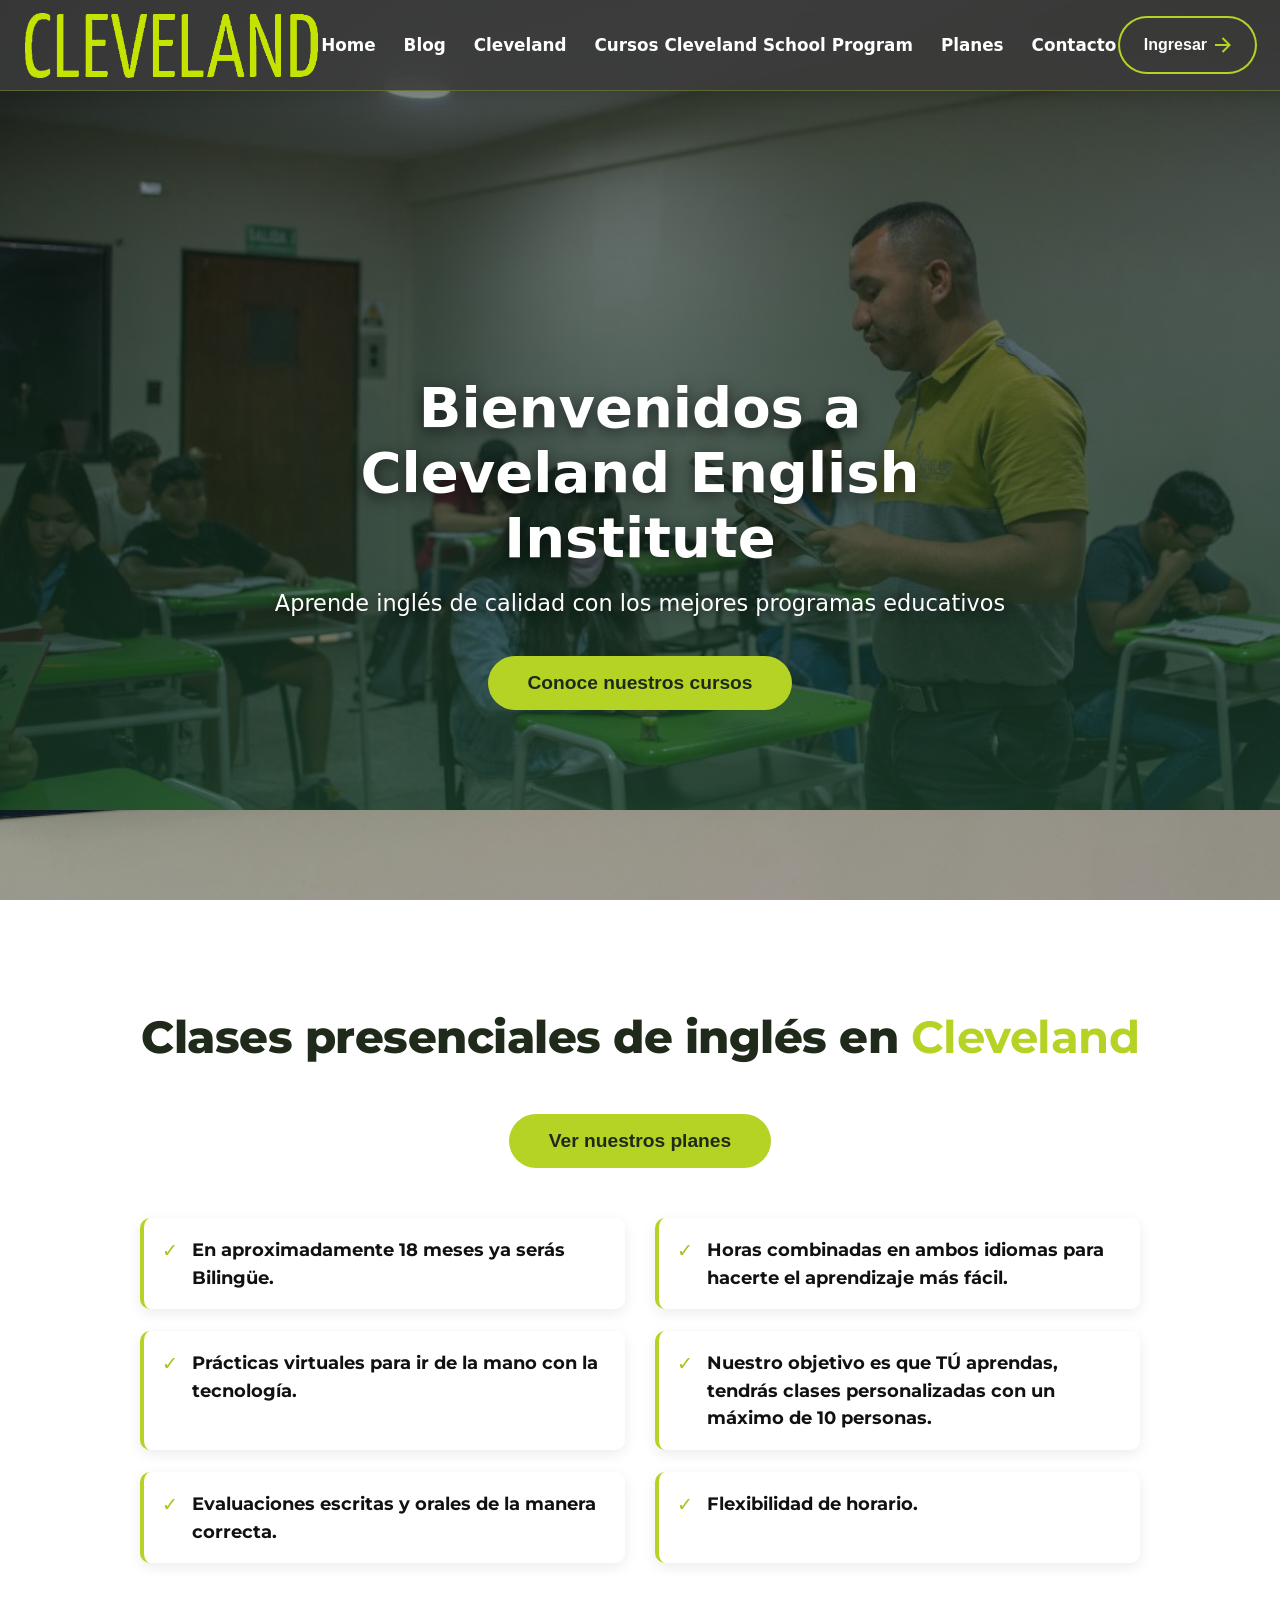
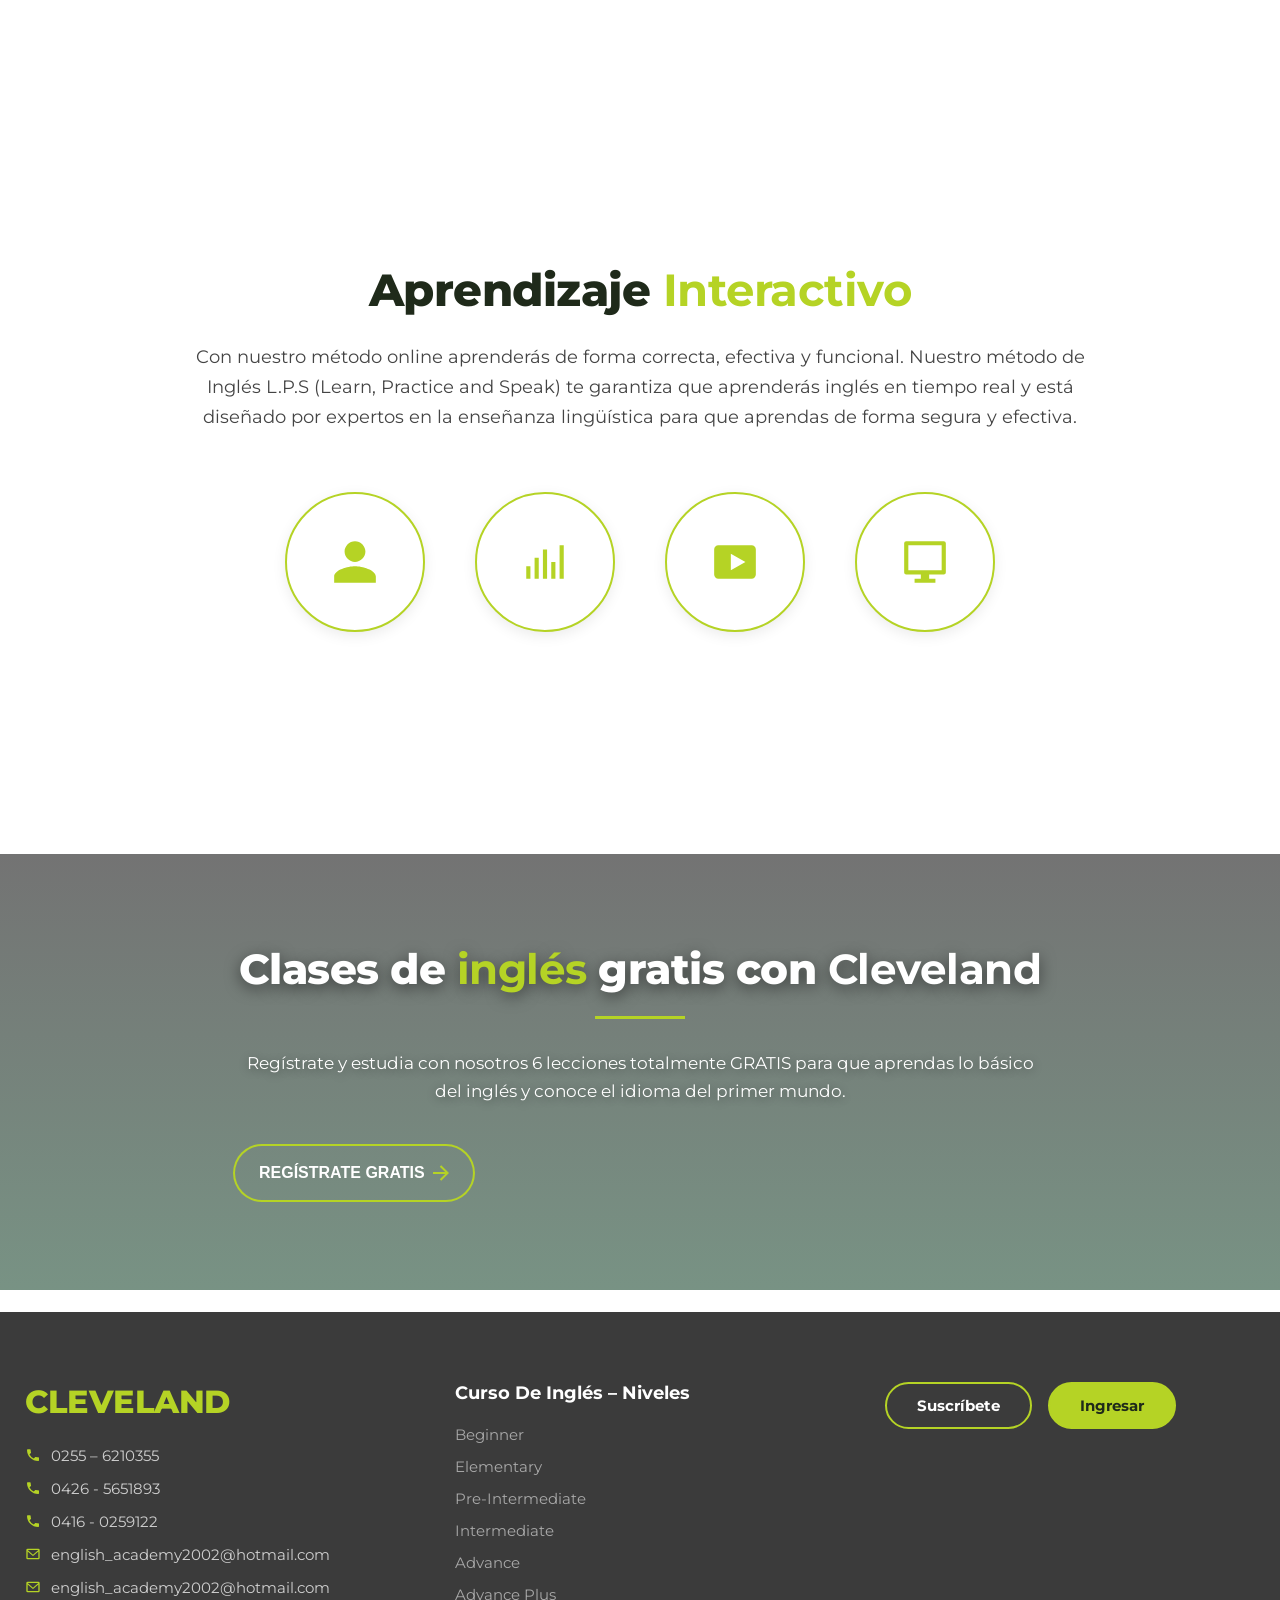
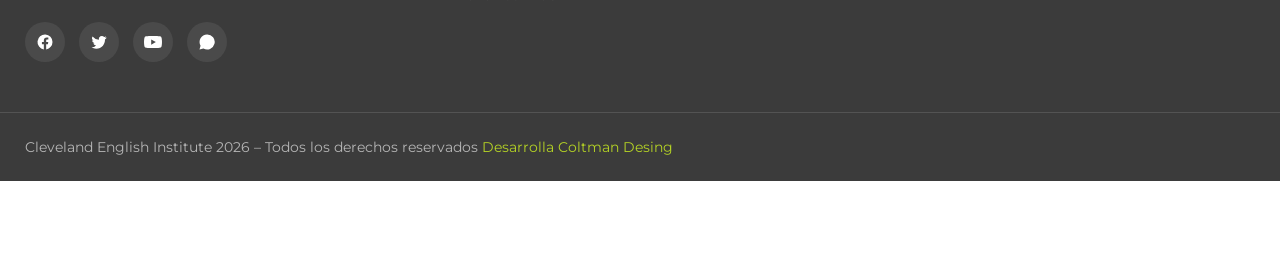
==== paginas_web_informativas/PAGINA_WEB_CLEVELAND/index.html @ 343633b7 "Subiendo página web de Cleveland English Institute parte HOME" ====
<!DOCTYPE html>
<html lang="es">
<head>
    <meta charset="UTF-8">
    <meta name="viewport" content="width=device-width, initial-scale=1.0">
    <title>Cleveland - School Program</title>
    <link rel="preconnect" href="https://fonts.googleapis.com">
    <link rel="preconnect" href="https://fonts.gstatic.com" crossorigin>
    <link href="https://fonts.googleapis.com/css2?family=EB+Garamond:ital,wght@0,400..800;1,400..800&family=Lato:ital,wght@0,100;0,300;0,400;0,700;0,900;1,100;1,300;1,400;1,700;1,900&family=Montserrat:ital,wght@0,100..900;1,100..900&family=Playfair+Display:ital,wght@0,400..900;1,400..900&family=Playwrite+ES:wght@100..400&family=Playwrite+NO:wght@100..400&family=Playwrite+US+Modern:wght@100..400&family=Roboto+Mono:ital,wght@0,100..700;1,100..700&display=swap" rel="stylesheet">
    <link rel="stylesheet" href="style.css">
</head>
<body>
    <!-- NAV -->
    <nav class="main-nav">
        <div class="nav-container">
            <div class="logo">
                <img src="img/Untitled.png" alt="Cleveland Logo" class="cleveland-logo">
            </div>

            <ul class="nav-menu">
                <li><a href="#">Home</a></li>
                <li><a href="#">Blog</a></li>
                <li><a href="#">Cleveland</a></li>
                <li><a href="#">Cursos Cleveland School Program</a></li>
                <li><a href="#">Planes</a></li>
                <li><a href="#">Contacto</a></li>
            </ul>

            <button class="animated-button">
                <svg viewBox="0 0 24 24" class="arr-2" xmlns="http://www.w3.org/2000/svg">
                    <path d="M16.1716 10.9999L10.8076 5.63589L12.2218 4.22168L20 11.9999L12.2218 19.778L10.8076 18.3638L16.1716 12.9999H4V10.9999H16.1716Z"></path>
                </svg>
                <span class="text">Ingresar</span>
                <span class="circle"></span>
                <svg viewBox="0 0 24 24" class="arr-1" xmlns="http://www.w3.org/2000/svg">
                    <path d="M16.1716 10.9999L10.8076 5.63589L12.2218 4.22168L20 11.9999L12.2218 19.778L10.8076 18.3638L16.1716 12.9999H4V10.9999H16.1716Z"></path>
                </svg>
            </button>
        </div>
    </nav>

    <!-- HERO -->
    <section class="hero">
        <div class="hero-overlay">
            <div class="hero-content">
                <h1>Bienvenidos a Cleveland English Institute</h1>
                <p>Aprende inglés de calidad con los mejores programas educativos</p>
                <button class="hero-button">Conoce nuestros cursos</button>
            </div>
        </div>
    </section>

    <section class="classes-section">
        <div class="classes-content-overlay">
            <h2>Clases presenciales de inglés en <strong>Cleveland</strong></h2>
            
            <article class="split-container">
                <div class="button-wrapper">
                    <button class="hero-button">Ver nuestros planes</button>
                </div>
    
                <ul class="text-features-list">
                    <li>En aproximadamente 18 meses ya serás Bilingüe.</li>
                    <li>Horas combinadas en ambos idiomas para hacerte el aprendizaje más fácil.</li>
                    <li>Prácticas virtuales para ir de la mano con la tecnología.</li>
                    <li>Nuestro objetivo es que TÚ aprendas, tendrás clases personalizadas con un máximo de 10 personas.</li>
                    <li>Evaluaciones escritas y orales de la manera correcta.</li>
                    <li>Flexibilidad de horario.</li>
                </ul>
            </article>
        </div>
    </section>

    <main>
        <section class="interactive-section">
            <div class="interactive-content">
                <h2>Aprendizaje <strong>Interactivo</strong></h2>
                <p class="interactive-text">
                    Con nuestro método online aprenderás de forma correcta, efectiva y funcional. Nuestro método de Inglés L.P.S (Learn, Practice and Speak) te garantiza que aprenderás inglés en tiempo real y está diseñado por expertos en la enseñanza lingüística para que aprendas de forma segura y efectiva.
                </p>

                <div class="icon-circles">
                    <div class="icon-item">
                        <div class="icon-circle">
                            <svg viewBox="0 0 24 24" xmlns="http://www.w3.org/2000/svg">
                                <path d="M12 12c2.7 0 5-2.3 5-5s-2.3-5-5-5-5 2.3-5 5 2.3 5 5 5zm0 2c-3.3 0-10 1.7-10 5v3h20v-3c0-3.3-6.7-5-10-5z"></path>
                            </svg>
                        </div>
                        <div class="icon-info">
                            <h3>Asesor Online</h3>
                            <p>Con el chat en línea siempre podrás acudir a nuestros asesores para recibir asesoría educativa en cualquiera de nuestras lecciones.</p>
                        </div>
                    </div>

                    <div class="icon-item">
                        <div class="icon-circle">
                            <svg viewBox="0 0 24 24" xmlns="http://www.w3.org/2000/svg">
                                <path d="M3 20h2v-6H3v6zm4 0h2v-10H7v10zm4 0h2v-14h-2v14zm4 0h2v-8h-2v8zm4 0h2v-16h-2v16z"></path>
                            </svg>
                        </div>
                        <div class="icon-info">
                            <h3>Niveles de Inglés</h3>
                            <p>Ofrecemos 5 niveles adaptados a tus necesidades. Cada uno aporta la carga lingüística apropiada para que el aprendizaje sea conciso y de forma ascendente.</p>
                        </div>
                    </div>

                    <div class="icon-item">
                        <div class="icon-circle">
                            <svg viewBox="0 0 24 24" xmlns="http://www.w3.org/2000/svg">
                                <path d="M4 4h16a2 2 0 0 1 2 2v12a2 2 0 0 1-2 2H4a2 2 0 0 1-2-2V6a2 2 0 0 1 2-2zm6 4v8l7-4-7-4z"></path>
                            </svg>
                        </div>
                        <div class="icon-info">
                            <h3>Videos</h3>
                            <p>Nuestros videos contienen preguntas interactivas que hacen que respondas a medida que se van dando las explicaciones.</p>
                        </div>
                    </div>

                    <div class="icon-item">
                        <div class="icon-circle">
                            <svg viewBox="0 0 24 24" xmlns="http://www.w3.org/2000/svg">
                                <path d="M21 2H3a1 1 0 0 0-1 1v14a1 1 0 0 0 1 1h7v2H7v2h10v-2h-3v-2h7a1 1 0 0 0 1-1V3a1 1 0 0 0-1-1zm-1 14H4V4h16v12z"></path>
                            </svg>
                        </div>
                        <div class="icon-info">
                            <h3>Lecciones interactivas</h3>
                            <p>Diseñadas de forma práctica y sencilla, aportan explicaciones gramaticales, vocabulario y comprensión auditiva.</p>
                        </div>
                    </div>
                </div>
            </div>
        </section>

        <section class="free-classes-section">
            <div class="free-classes-overlay">
                <div class="free-classes-content">
                    <h2>Clases de <strong>inglés</strong> gratis con <strong>Cleveland</strong></h2>
                    <div class="free-classes-divider"></div>
                    <p>Regístrate y estudia con nosotros 6 lecciones totalmente GRATIS para que aprendas lo básico del inglés y conoce el idioma del primer mundo.</p>

                    <button class="animated-button">
                        <svg viewBox="0 0 24 24" class="arr-2" xmlns="http://www.w3.org/2000/svg">
                            <path d="M16.1716 10.9999L10.8076 5.63589L12.2218 4.22168L20 11.9999L12.2218 19.778L10.8076 18.3638L16.1716 12.9999H4V10.9999H16.1716Z"></path>
                        </svg>
                        <span class="text">REGÍSTRATE GRATIS</span>
                        <span class="circle"></span>
                        <svg viewBox="0 0 24 24" class="arr-1" xmlns="http://www.w3.org/2000/svg">
                            <path d="M16.1716 10.9999L10.8076 5.63589L12.2218 4.22168L20 11.9999L12.2218 19.778L10.8076 18.3638L16.1716 12.9999H4V10.9999H16.1716Z"></path>
                        </svg>
                    </button>
                </div>
            </div>
        </section>
    </main>

    <!-- FOOTER -->
    <footer class="site-footer">
        <div class="footer-container">
            <div class="footer-col footer-brand">
                <h3 class="footer-logo">CLEVELAND</h3>

                <ul class="footer-contact">
                    <li>
                        <svg viewBox="0 0 24 24" xmlns="http://www.w3.org/2000/svg"><path d="M6.62 10.79a15.05 15.05 0 0 0 6.59 6.59l2.2-2.2a1 1 0 0 1 1.02-.24c1.12.37 2.33.57 3.57.57a1 1 0 0 1 1 1V20a1 1 0 0 1-1 1C10.4 21 3 13.6 3 4.5a1 1 0 0 1 1-1h3.5a1 1 0 0 1 1 1c0 1.24.2 2.45.57 3.57a1 1 0 0 1-.25 1.02l-2.2 2.2z"></path></svg>
                        <a href="tel:+582556210355">0255 – 6210355</a>
                    </li>
                    <li>
                        <svg viewBox="0 0 24 24" xmlns="http://www.w3.org/2000/svg"><path d="M6.62 10.79a15.05 15.05 0 0 0 6.59 6.59l2.2-2.2a1 1 0 0 1 1.02-.24c1.12.37 2.33.57 3.57.57a1 1 0 0 1 1 1V20a1 1 0 0 1-1 1C10.4 21 3 13.6 3 4.5a1 1 0 0 1 1-1h3.5a1 1 0 0 1 1 1c0 1.24.2 2.45.57 3.57a1 1 0 0 1-.25 1.02l-2.2 2.2z"></path></svg>
                        <a href="tel:+584265651893">0426 - 5651893</a>
                    </li>
                    <li>
                        <svg viewBox="0 0 24 24" xmlns="http://www.w3.org/2000/svg"><path d="M6.62 10.79a15.05 15.05 0 0 0 6.59 6.59l2.2-2.2a1 1 0 0 1 1.02-.24c1.12.37 2.33.57 3.57.57a1 1 0 0 1 1 1V20a1 1 0 0 1-1 1C10.4 21 3 13.6 3 4.5a1 1 0 0 1 1-1h3.5a1 1 0 0 1 1 1c0 1.24.2 2.45.57 3.57a1 1 0 0 1-.25 1.02l-2.2 2.2z"></path></svg>
                        <a href="tel:+584160259122">0416 - 0259122</a>
                    </li>
                    <li>
                        <svg viewBox="0 0 24 24" xmlns="http://www.w3.org/2000/svg"><path d="M4 4h16a2 2 0 0 1 2 2v12a2 2 0 0 1-2 2H4a2 2 0 0 1-2-2V6a2 2 0 0 1 2-2zm0 2v.01L12 13l8-6.99V6H4zm16 2.24-7.4 6.47a1 1 0 0 1-1.2 0L4 8.24V18h16V8.24z"></path></svg>
                        <a href="mailto:english_academy2002@hotmail.com">english_academy2002@hotmail.com</a>
                    </li>
                    <li>
                        <svg viewBox="0 0 24 24" xmlns="http://www.w3.org/2000/svg"><path d="M4 4h16a2 2 0 0 1 2 2v12a2 2 0 0 1-2 2H4a2 2 0 0 1-2-2V6a2 2 0 0 1 2-2zm0 2v.01L12 13l8-6.99V6H4zm16 2.24-7.4 6.47a1 1 0 0 1-1.2 0L4 8.24V18h16V8.24z"></path></svg>
                        <a href="mailto:english_academy2002@hotmail.com">english_academy2002@hotmail.com</a>
                    </li>
                </ul>

                <div class="footer-socials">
                    <a href="#" class="social-circle" aria-label="Facebook">
                        <svg viewBox="0 0 24 24" xmlns="http://www.w3.org/2000/svg"><path d="M22 12a10 10 0 1 0-11.56 9.88v-6.99H7.9V12h2.54V9.8c0-2.5 1.49-3.89 3.78-3.89 1.1 0 2.24.2 2.24.2v2.46h-1.26c-1.24 0-1.63.77-1.63 1.56V12h2.78l-.44 2.89h-2.34v6.99A10 10 0 0 0 22 12z"></path></svg>
                    </a>
                    <a href="#" class="social-circle" aria-label="Twitter">
                        <svg viewBox="0 0 24 24" xmlns="http://www.w3.org/2000/svg"><path d="M22 5.9c-.74.33-1.53.55-2.36.65a4.13 4.13 0 0 0 1.81-2.28c-.8.47-1.68.81-2.62 1a4.1 4.1 0 0 0-7 3.74 11.65 11.65 0 0 1-8.46-4.29 4.1 4.1 0 0 0 1.27 5.47 4.07 4.07 0 0 1-1.86-.51v.05a4.1 4.1 0 0 0 3.29 4.02c-.61.17-1.25.19-1.85.07a4.11 4.11 0 0 0 3.83 2.85A8.23 8.23 0 0 1 2 19.13a11.6 11.6 0 0 0 6.29 1.84c7.55 0 11.68-6.26 11.68-11.68l-.01-.53c.8-.58 1.5-1.3 2.04-2.13z"></path></svg>
                    </a>
                    <a href="#" class="social-circle" aria-label="YouTube">
                        <svg viewBox="0 0 24 24" xmlns="http://www.w3.org/2000/svg"><path d="M23.5 6.5a3 3 0 0 0-2.1-2.1C19.6 4 12 4 12 4s-7.6 0-9.4.4A3 3 0 0 0 .5 6.5 31 31 0 0 0 0 12a31 31 0 0 0 .5 5.5 3 3 0 0 0 2.1 2.1C4.4 20 12 20 12 20s7.6 0 9.4-.4a3 3 0 0 0 2.1-2.1A31 31 0 0 0 24 12a31 31 0 0 0-.5-5.5zM9.6 15.5v-7L15.8 12l-6.2 3.5z"></path></svg>
                    </a>
                    <a href="#" class="social-circle" aria-label="WhatsApp">
                        <svg viewBox="0 0 24 24" xmlns="http://www.w3.org/2000/svg"><path d="M17.5 14.4c-.3-.1-1.7-.8-2-1-.3-.1-.5-.1-.7.1s-.8 1-.9 1.1c-.2.2-.3.2-.6.1a8.2 8.2 0 0 1-2.4-1.5 9 9 0 0 1-1.7-2.1c-.2-.3 0-.5.1-.6l.4-.5c.1-.1.2-.3.3-.4.1-.2 0-.3 0-.5s-.7-1.6-.9-2.2c-.2-.5-.5-.5-.7-.5h-.6c-.2 0-.5.1-.8.4-.3.3-1 1-1 2.4s1 2.8 1.2 3c.1.2 2 3.1 4.9 4.3.7.3 1.2.5 1.6.6.7.2 1.3.2 1.8.1.5-.1 1.7-.7 1.9-1.4.2-.7.2-1.2.2-1.4-.1-.1-.3-.2-.6-.3zM12 2a10 10 0 0 0-8.6 15L2 22l5.2-1.4A10 10 0 1 0 12 2z"></path></svg>
                    </a>
                </div>
            </div>

            <div class="footer-col footer-levels">
                <h4>Curso De Inglés – Niveles</h4>
                <ul>
                    <li><a href="#">Beginner</a></li>
                    <li><a href="#">Elementary</a></li>
                    <li><a href="#">Pre-Intermediate</a></li>
                    <li><a href="#">Intermediate</a></li>
                    <li><a href="#">Advance</a></li>
                    <li><a href="#">Advance Plus</a></li>
                </ul>
            </div>

            <div class="footer-col footer-actions">
                <a href="#" class="footer-btn footer-btn-outline">Suscríbete</a>
                <a href="#" class="footer-btn footer-btn-solid">Ingresar</a>
            </div>
        </div>

        <div class="footer-bottom">
            <p>Cleveland English Institute 2026 – Todos los derechos reservados <a href="#">Desarrolla Coltman Desing</a></p>

            <button type="button" id="backToTop" class="back-to-top" aria-label="Volver arriba">
                <svg viewBox="0 0 24 24" xmlns="http://www.w3.org/2000/svg">
                    <path d="M12 4l-7 7h4v9h6v-9h4z"></path>
                </svg>
            </button>
        </div>
    </footer>

    <script src="script.js"></script>
</body>
</html>
---- paginas_web_informativas/PAGINA_WEB_CLEVELAND/style.css ----
* {
    margin: 0;
    padding: 0;
    box-sizing: border-box;
}

body {
    font-family: 'Segoe UI', system-ui, sans-serif;
    background-color: #ffffff;
    color: #222222;
}

/* NAV - Gris Oscuro Translucido */
.main-nav {
    position: fixed;
    top: 0;
    left: 0;
    width: 100%;
    background: rgba(59, 59, 59, 0.85); /* CAMBIADO: Color #3B3B3B con opacidad */
    backdrop-filter: blur(20px);
    border-bottom: 1px solid rgba(181, 211, 37, 0.3);
    box-shadow: 0 2px 15px rgba(0, 0, 0, 0.15);
    z-index: 1000;
}

.nav-container {
    max-width: 1400px;
    margin: 0 auto;
    padding: 0 25px;
    height: 90px;
    display: flex;
    align-items: center;
    justify-content: space-between;
}

.logo {
    height: 65px;
    display: flex;
    align-items: center;
}

.cleveland-logo {
    height: 100%;
    width: auto;
    filter: brightness(1.05);
}

/* Menú */
.nav-menu {
    display: flex;
    list-style: none;
    gap: 28px;
    align-items: center;
}

.nav-menu a {
    color: #ffffff;            /* CAMBIADO: Letras blancas */
    text-decoration: none;
    font-weight: 600;
    font-size: 1.05rem;
    transition: all 0.3s ease;
    white-space: nowrap;
}

.nav-menu a:hover {
    color: #B5D325;           /* CONSERVADO: Mismo hover original */
}

/* Botón Animado */
.animated-button {
    position: relative;
    display: flex;
    align-items: center;
    gap: 4px;
    padding: 14px 32px;
    border: 4px solid transparent;
    font-size: 16px;
    background-color: transparent; /* Ajustado para que no herede el fondo oscuro */
    border-radius: 100px;
    font-weight: 600;
    color: #ffffff;                /* CAMBIADO: Texto del botón en blanco para contrastar con el nav */
    box-shadow: 0 0 0 2px #B5D325;
    cursor: pointer;
    overflow: hidden;
    transition: all 0.6s cubic-bezier(0.23, 1, 0.32, 1);
}

.animated-button svg {
    position: absolute;
    width: 24px;
    fill: #B5D325;
    z-index: 9;
    transition: all 0.8s cubic-bezier(0.23, 1, 0.32, 1);
}

.animated-button .arr-1 { right: 16px; }
.animated-button .arr-2 { left: -25%; }

.animated-button .circle {
    position: absolute;
    top: 50%;
    left: 50%;
    transform: translate(-50%, -50%);
    width: 20px;
    height: 20px;
    background-color: #B5D325;
    border-radius: 50%;
    opacity: 0;
    transition: all 0.8s cubic-bezier(0.23, 1, 0.32, 1);
}

.animated-button .text {
    position: relative;
    z-index: 1;
    transform: translateX(-12px);
    transition: all 0.8s cubic-bezier(0.23, 1, 0.32, 1);
}

.animated-button:hover {
    box-shadow: 0 0 0 12px transparent;
    color: #1f2a1a;                /* CONSERVADO: Al pasar el mouse cambia al color oscuro original */
    border-radius: 12px;
}

.animated-button:hover .arr-1 { right: -25%; }
.animated-button:hover .arr-2 { left: 16px; }
.animated-button:hover .text { transform: translateX(12px); }
.animated-button:hover svg { fill: #1f2a1a; }

.animated-button:active {
    scale: 0.95;
    box-shadow: 0 0 0 4px #B5D325;
}

.animated-button:hover .circle {
    width: 220px;
    height: 220px;
    opacity: 1;
}

/* Responsive */
@media (max-width: 1024px) {
    .nav-menu { gap: 20px; font-size: 1rem; }
    .nav-container { padding: 0 20px; }
}

@media (max-width: 768px) {
    .nav-container { padding: 0 15px; }
    .nav-menu { display: none; }
}

/* HERO SECTION */
.hero {
    height: 100vh;
    min-height: 700px;
    background-image: url('img/Banner-1-1024x717.jpg'); /* Ruta corregida */
    background-size: cover;
    background-position: center;
    background-attachment: fixed;
    position: relative;
    display: flex;
    align-items: center;
    justify-content: center;
    color: white;
    margin-top: -90px;
}

.hero-overlay {
    position: absolute;
    top: 0;
    left: 0;
    width: 100%;
    height: 100%;
    background: linear-gradient(rgba(0,0,0,0.45), rgba(30,74,50,0.65));
    display: flex;
    align-items: flex-end; /* CAMBIADO: Empuja el contenido hacia abajo */
    justify-content: center;
    padding-bottom: 80px;  /* NUEVO: Margen inferior para que no toque el borde de la pantalla */
}

.hero-content {
    text-align: center;
    z-index: 2;
    max-width: 800px;
    padding: 0 20px;
    margin-bottom: 20px;   /* NUEVO: Asegura una separación base */
}

.hero-content h1 {
    font-size: 3.5rem;
    margin-bottom: 20px;
    text-shadow: 0 4px 15px rgba(0,0,0,0.6);
}

.hero-content p {
    font-size: 1.4rem;
    margin-bottom: 40px;
    text-shadow: 0 2px 10px rgba(0,0,0,0.5);
}

.hero-button {
    padding: 16px 40px;
    font-size: 1.2rem;
    background-color: #B5D325;
    color: #1f2a1a;
    border: none;
    border-radius: 50px;
    font-weight: 700;
    cursor: pointer;
    transition: all 0.3s ease;
}

.hero-button:hover {
    background-color: #a3c617;
    transform: translateY(-5px);
    box-shadow: 0 10px 25px rgba(181, 211, 37, 0.4);
}

/* ==========================================================================
   SECCIÓN CLASES PRESENCIALES - COMPLETAMENTE PEGADO SIN ESPACIOS BLANCOS
   ========================================================================== */
/* SECCIÓN CLASES PRESENCIALES */
.classes-section {
    position: relative;
    padding: 100px 20px;
    /* CAMBIO AQUÍ: Añadimos la imagen de fondo apuntando a tu nueva carpeta */
    background-image: url('img/Banner-13-1024x717.png'); 
    background-color: #ffffff;
    background-size: cover;
    background-position: center;
    background-repeat: no-repeat;
    background-attachment: fixed; /* Mantiene el efecto de fondo fijo si te gusta */
    overflow: hidden;
}

/* Contenedor interno para dar aire al texto pero manteniendo el fondo pegado */
.classes-content-overlay {
    width: 100%;
    max-width: 1400px;
    margin: 0 auto;
    padding: 100px 40px; /* Controla la altura interna de la sección desde aquí */
}

.classes-section {
    font-family: 'Montserrat', 'Segoe UI', system-ui, sans-serif;
}

.classes-section h2 {
    font-family: 'Montserrat', 'Segoe UI', system-ui, sans-serif;
    font-size: 2.8rem;
    color: #1f2a1a;
    margin-bottom: 50px;
    text-align: center;
    font-weight: 800;
    letter-spacing: -0.5px;
}

.classes-section h2 strong {
    color: #B5D325;
}

/* Caja de contenido dividido */
.split-container {
    width: 100%;
    display: flex;
    flex-direction: column;   /* CAMBIADO: apilado en vez de lado a lado */
    align-items: center;
    gap: 50px;
}

/* Contenedor del botón (ahora centrado arriba) */
.button-wrapper {
    width: 100%;
    display: flex;
    align-items: center;
    justify-content: center; /* Centra el botón horizontalmente */
}

/* El diseño, color y hover del botón ya se aplican automáticamente 
   gracias a la clase reutilizable .hero-button que definiste al inicio */

/* LISTA DE INFORMACIÓN: ahora en formato de tarjetas en cuadrícula,
   así el texto ya no se extiende de lado a lado sino que se acomoda
   en columnas compactas y fáciles de leer */
.text-features-list {
    width: 100%;
    max-width: 1000px;
    list-style: none;
    padding: 0;
    margin: 0;
    display: grid;
    grid-template-columns: repeat(2, 1fr);
    gap: 22px 30px;
}

.text-features-list li {
    font-family: 'Montserrat', 'Segoe UI', system-ui, sans-serif;
    font-size: 1.15rem;
    color: #111111;
    line-height: 1.5;
    font-weight: 700;
    position: relative;
    padding: 18px 20px 18px 48px;
    background: rgba(255, 255, 255, 0.85);
    border-left: 4px solid #B5D325;
    border-radius: 10px;
    box-shadow: 0 4px 14px rgba(0, 0, 0, 0.08);
}

/* Viñetas institucionales reforzadas */
.text-features-list li::before {
    content: "✓";             /* Checkmark clásico */
    position: absolute;
    left: 18px;
    top: 18px;
    font-size: 1.2rem;
    color: #a3c617;           /* El color verde brillante de tu marca */
    font-weight: 700;
}

/* Diseño elástico en móviles - classes-section */
@media (max-width: 992px) {
    .classes-content-overlay {
        padding: 60px 24px;
    }

    .split-container {
        gap: 35px;
    }

    .text-features-list {
        grid-template-columns: 1fr; /* Una sola columna en móviles/tablets */
        max-width: 100%;
    }

    .classes-section h2 {
        font-size: 2.1rem;
        margin-bottom: 30px;
    }
}

/* ==========================================================================
   SECCIÓN APRENDIZAJE INTERACTIVO
   ========================================================================== */
.interactive-section {
    padding: 100px 20px;
    background-color: #ffffff;
    text-align: center;
}

.interactive-content {
    max-width: 1400px;
    margin: 0 auto;
}

.interactive-section h2 {
    font-family: 'Montserrat', 'Segoe UI', system-ui, sans-serif;
    font-size: 2.8rem;
    font-weight: 800;
    color: #1f2a1a;
    letter-spacing: -0.5px;
    margin-bottom: 25px;
}

.interactive-section h2 strong {
    color: #B5D325;
}

.interactive-text {
    font-family: 'Montserrat', 'Segoe UI', system-ui, sans-serif;
    max-width: 900px;
    margin: 0 auto 60px;
    color: #444444;
    font-size: 1.1rem;
    line-height: 1.7;
}

/* Círculos con iconos: al hacer hover revelan su información */
.icon-circles {
    display: flex;
    justify-content: center;
    align-items: flex-start;
    flex-wrap: wrap;
    gap: 50px;
    padding-bottom: 40px; /* Espacio para que el panel de info no se corte */
}

.icon-item {
    position: relative;
    display: flex;
    flex-direction: column;
    align-items: center;
}

.icon-circle {
    width: 140px;
    height: 140px;
    border-radius: 50%;
    background-color: #ffffff;
    border: 2px solid #B5D325;
    box-shadow: 0 4px 14px rgba(0, 0, 0, 0.08);
    display: flex;
    align-items: center;
    justify-content: center;
    transition: all 0.3s ease;
    cursor: pointer;
}

.icon-circle svg {
    width: 50px;
    height: 50px;
    fill: #B5D325;
    transition: all 0.3s ease;
}

.icon-item:hover .icon-circle {
    background-color: #B5D325;
    transform: translateY(-8px);
    box-shadow: 0 10px 25px rgba(181, 211, 37, 0.4);
}

.icon-item:hover .icon-circle svg {
    fill: #ffffff;
}

/* Panel de información que aparece al hacer hover/focus */
.icon-info {
    position: absolute;
    top: 150px;
    left: 50%;
    transform: translate(-50%, -10px);
    width: 240px;
    background-color: #ffffff;
    border: 1px solid rgba(181, 211, 37, 0.5);
    border-radius: 12px;
    padding: 18px 20px;
    box-shadow: 0 10px 30px rgba(0, 0, 0, 0.15);
    opacity: 0;
    visibility: hidden;
    pointer-events: none;
    transition: all 0.3s ease;
    z-index: 20;
    text-align: center;
}

.icon-info h3 {
    font-family: 'Montserrat', 'Segoe UI', system-ui, sans-serif;
    font-size: 1.05rem;
    color: #1f2a1a;
    font-weight: 700;
    margin-bottom: 8px;
}

.icon-info p {
    font-family: 'Montserrat', 'Segoe UI', system-ui, sans-serif;
    font-size: 0.9rem;
    color: #444444;
    line-height: 1.5;
}

.icon-item:hover .icon-info,
.icon-item:focus-within .icon-info {
    opacity: 1;
    visibility: visible;
    transform: translate(-50%, 0);
}

@media (max-width: 768px) {
    .interactive-section h2 {
        font-size: 2.1rem;
    }

    .icon-circles {
        gap: 60px 30px;
    }

    .icon-circle {
        width: 110px;
        height: 110px;
    }

    .icon-circle svg {
        width: 40px;
        height: 40px;
    }

    .icon-info {
        top: 120px;
        width: 200px;
        padding: 14px 16px;
    }
}

/* ==========================================================================
   SECCIÓN CLASES GRATIS
   ========================================================================== */
.free-classes-section {
    position: relative;
    min-height: 480px;
    margin-top: 60px; /* Separación respecto a la sección de arriba */
    background-image: url('img/Image-2.png');
    background-size: cover;
    background-position: center;
    background-repeat: no-repeat;
    background-attachment: fixed;
    display: flex;
    align-items: center;
    justify-content: center;
}

.free-classes-overlay {
    width: 100%;
    height: 100%;
    background: linear-gradient(rgba(0, 0, 0, 0.55), rgba(30, 74, 50, 0.6));
    display: flex;
    align-items: center;
    justify-content: center;
    padding: 90px 20px;
}

.free-classes-content {
    text-align: center;
    max-width: 850px;
    padding: 0 20px;
}

.free-classes-content h2 {
    font-family: 'Montserrat', 'Segoe UI', system-ui, sans-serif;
    font-size: 2.6rem;
    font-weight: 800;
    color: #ffffff;
    letter-spacing: -0.5px;
    text-shadow: 0 4px 15px rgba(0, 0, 0, 0.5);
}

.free-classes-content h2 strong:first-of-type {
    color: #B5D325;
}

.free-classes-content h2 strong:last-of-type {
    color: #ffffff;
}

.free-classes-divider {
    width: 90px;
    height: 3px;
    background-color: #B5D325;
    margin: 22px auto 30px;
}

.free-classes-content p {
    font-family: 'Montserrat', 'Segoe UI', system-ui, sans-serif;
    font-size: 1.05rem;
    color: #ffffff;
    line-height: 1.7;
    margin-bottom: 40px;
    text-shadow: 0 2px 10px rgba(0, 0, 0, 0.4);
}

@media (max-width: 768px) {
    .free-classes-content h2 {
        font-size: 1.9rem;
    }

    .free-classes-overlay {
        padding: 60px 20px;
    }
}

/* ==========================================================================
   FOOTER
   ========================================================================== */
.site-footer {
    background-color: #3B3B3B; /* Mismo tono que el nav */
    color: #ffffff;
    font-family: 'Montserrat', 'Segoe UI', system-ui, sans-serif;
    padding-top: 70px;
}

.footer-container {
    max-width: 1400px;
    margin: 0 auto;
    padding: 0 25px 50px;
    display: flex;
    flex-wrap: wrap;
    gap: 60px;
    justify-content: space-between;
}

.footer-col {
    flex: 1 1 220px;
}

.footer-logo {
    font-size: 2rem;
    font-weight: 800;
    color: #B5D325;
    margin-bottom: 25px;
    letter-spacing: -0.5px;
}

.footer-contact {
    list-style: none;
    margin-bottom: 25px;
}

.footer-contact li {
    display: flex;
    align-items: center;
    gap: 10px;
    color: #cfcfcf;
    font-size: 0.95rem;
    margin-bottom: 14px;
}

.footer-contact svg {
    width: 16px;
    height: 16px;
    fill: #B5D325;
    flex-shrink: 0;
}

.footer-contact a {
    color: #cfcfcf;
    text-decoration: none;
    transition: color 0.3s ease;
}

.footer-contact a:hover {
    color: #B5D325;
}

.footer-socials {
    display: flex;
    gap: 14px;
}

.social-circle {
    width: 40px;
    height: 40px;
    border-radius: 50%;
    background-color: rgba(255, 255, 255, 0.08);
    display: flex;
    align-items: center;
    justify-content: center;
    transition: all 0.3s ease;
}

.social-circle svg {
    width: 18px;
    height: 18px;
    fill: #ffffff;
    transition: all 0.3s ease;
}

.social-circle:hover {
    background-color: #B5D325;
    transform: translateY(-4px);
}

.social-circle:hover svg {
    fill: #1f2a1a;
}

.footer-levels h4 {
    font-size: 1.1rem;
    font-weight: 700;
    color: #ffffff;
    margin-bottom: 22px;
}

.footer-levels ul {
    list-style: none;
}

.footer-levels li {
    margin-bottom: 13px;
}

.footer-levels a {
    color: #a8a8a8;
    text-decoration: none;
    font-size: 0.95rem;
    transition: color 0.3s ease;
}

.footer-levels a:hover {
    color: #B5D325;
}

.footer-actions {
    display: flex;
    align-items: flex-start;
    gap: 16px;
    flex-wrap: wrap;
}

.footer-btn {
    padding: 12px 30px;
    border-radius: 50px;
    font-weight: 700;
    font-size: 0.95rem;
    text-decoration: none;
    white-space: nowrap;
    transition: all 0.3s ease;
    border: 2px solid #B5D325;
}

.footer-btn-outline {
    background-color: transparent;
    color: #ffffff;
}

.footer-btn-outline:hover {
    background-color: #B5D325;
    color: #1f2a1a;
}

.footer-btn-solid {
    background-color: #B5D325;
    color: #1f2a1a;
}

.footer-btn-solid:hover {
    background-color: transparent;
    color: #ffffff;
}

.footer-bottom {
    max-width: 1400px;
    margin: 0 auto;
    border-top: 1px solid rgba(255, 255, 255, 0.12);
    padding: 25px;
    display: flex;
    align-items: center;
    justify-content: space-between;
    flex-wrap: wrap;
    gap: 20px;
}

.footer-bottom p {
    color: #b5b5b5;
    font-size: 0.9rem;
}

.footer-bottom a {
    color: #B5D325;
    text-decoration: none;
}

.footer-bottom a:hover {
    text-decoration: underline;
}

/* Botón circular para volver arriba: flotante, aparece al hacer scroll */
.back-to-top {
    position: fixed;
    bottom: 30px;
    right: 30px;
    width: 50px;
    height: 50px;
    border-radius: 50%;
    background-color: #B5D325;
    border: none;
    display: flex;
    align-items: center;
    justify-content: center;
    cursor: pointer;
    box-shadow: 0 4px 14px rgba(181, 211, 37, 0.4);
    z-index: 999;
    opacity: 0;
    visibility: hidden;
    pointer-events: none;
    animation: float-updown 2.4s ease-in-out infinite;
    transition: opacity 0.3s ease, visibility 0.3s ease, background-color 0.3s ease, box-shadow 0.3s ease;
}

.back-to-top.show {
    opacity: 1;
    visibility: visible;
    pointer-events: auto;
}

.back-to-top svg {
    width: 20px;
    height: 20px;
    fill: #1f2a1a;
    transition: transform 0.3s ease;
}

.back-to-top:hover {
    background-color: #a3c617;
    transform: scale(1.12);
    box-shadow: 0 8px 22px rgba(181, 211, 37, 0.55);
    animation-play-state: paused;
}

.back-to-top:hover svg {
    transform: translateY(-3px);
}

@keyframes float-updown {
    0%, 100% { transform: translateY(0); }
    50% { transform: translateY(-8px); }
}

@media (max-width: 768px) {
    .back-to-top {
        bottom: 20px;
        right: 20px;
        width: 46px;
        height: 46px;
    }
}

@media (max-width: 768px) {
    .footer-container {
        gap: 40px;
    }

    .footer-bottom {
        flex-direction: column;
        text-align: center;
    }
}
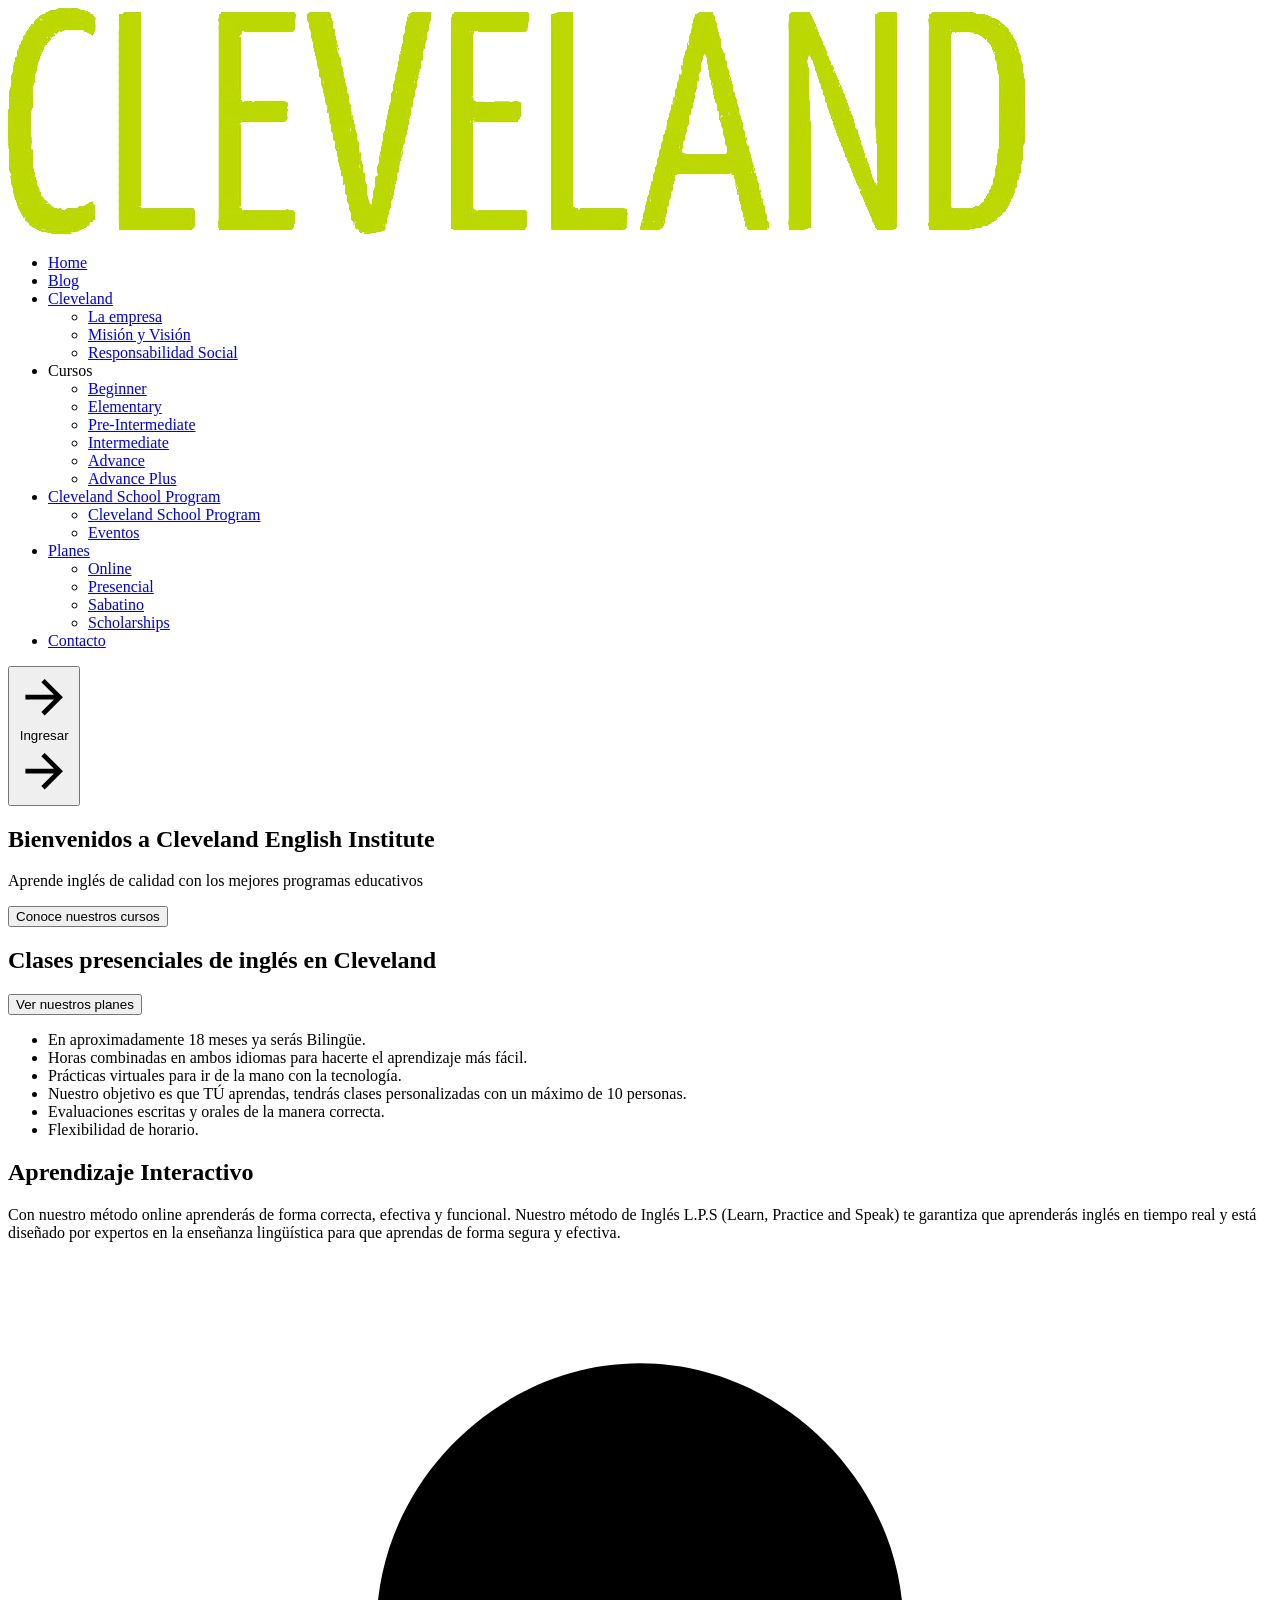
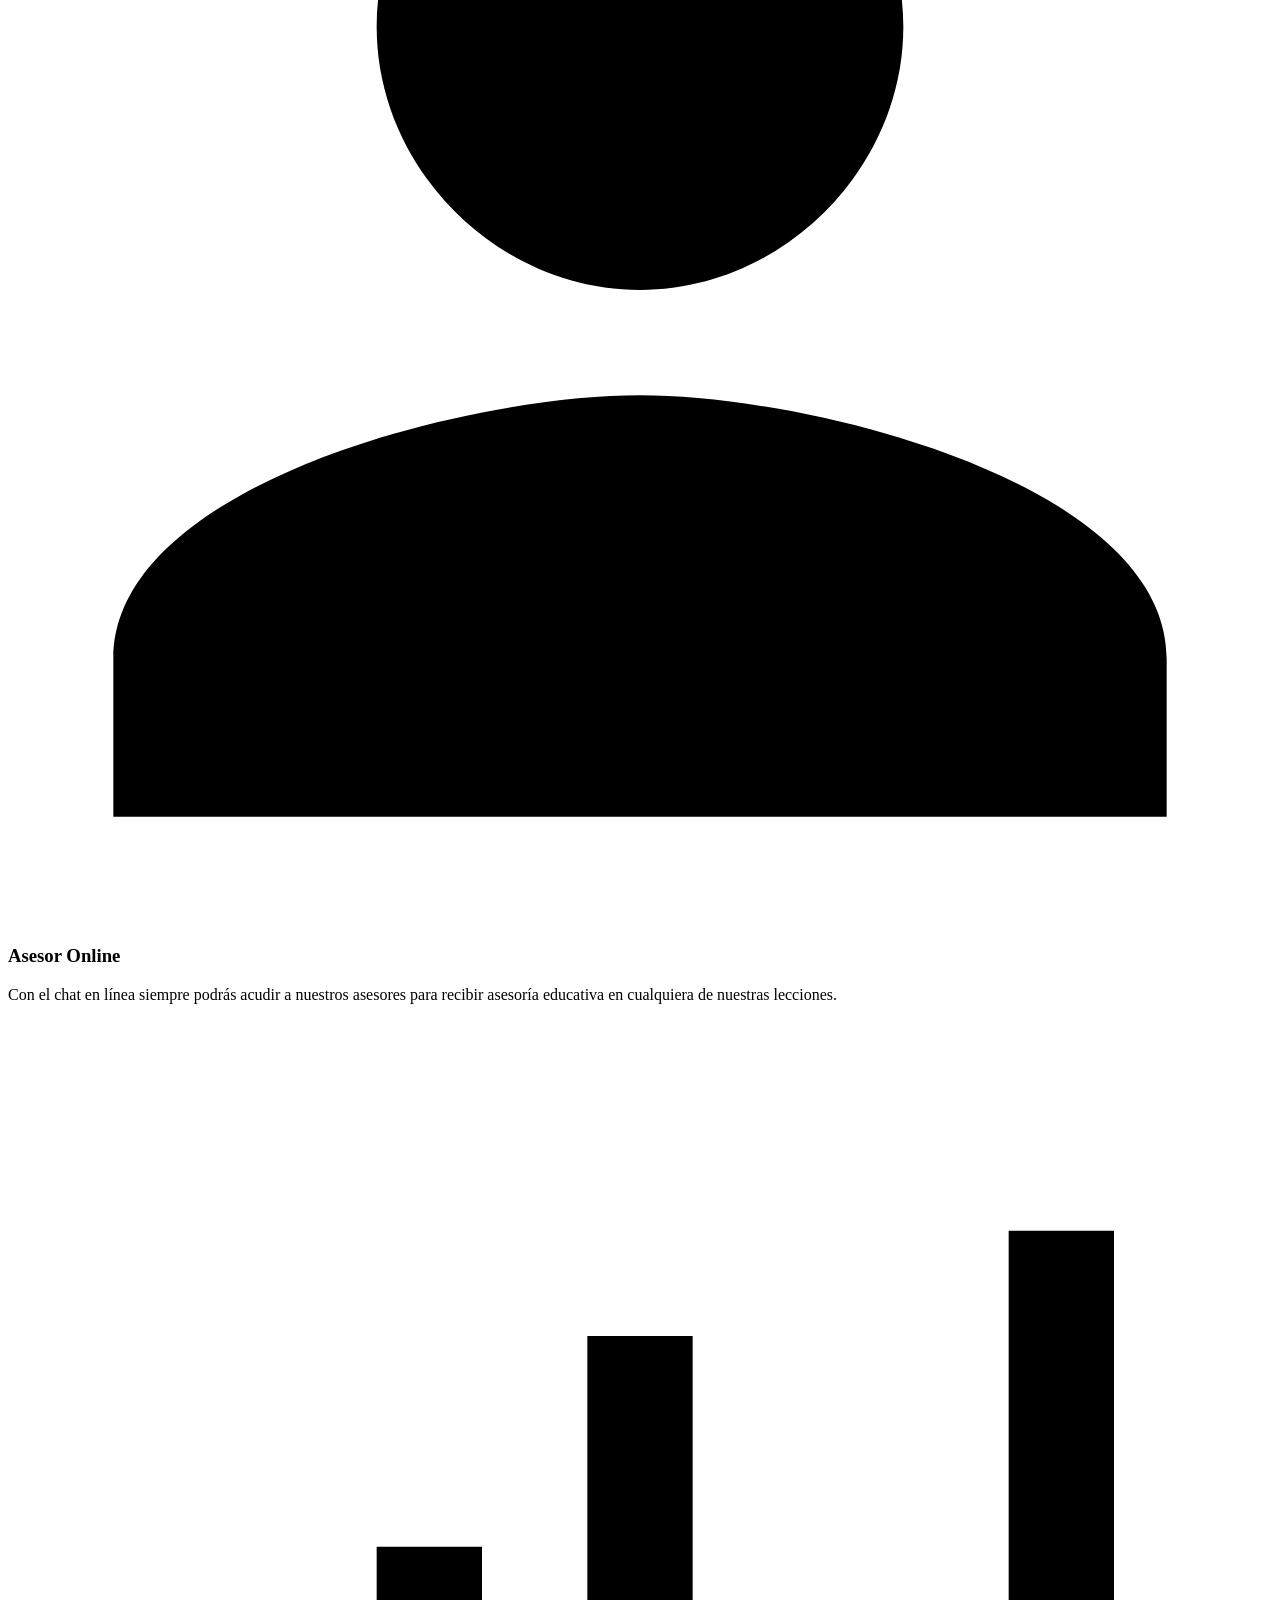
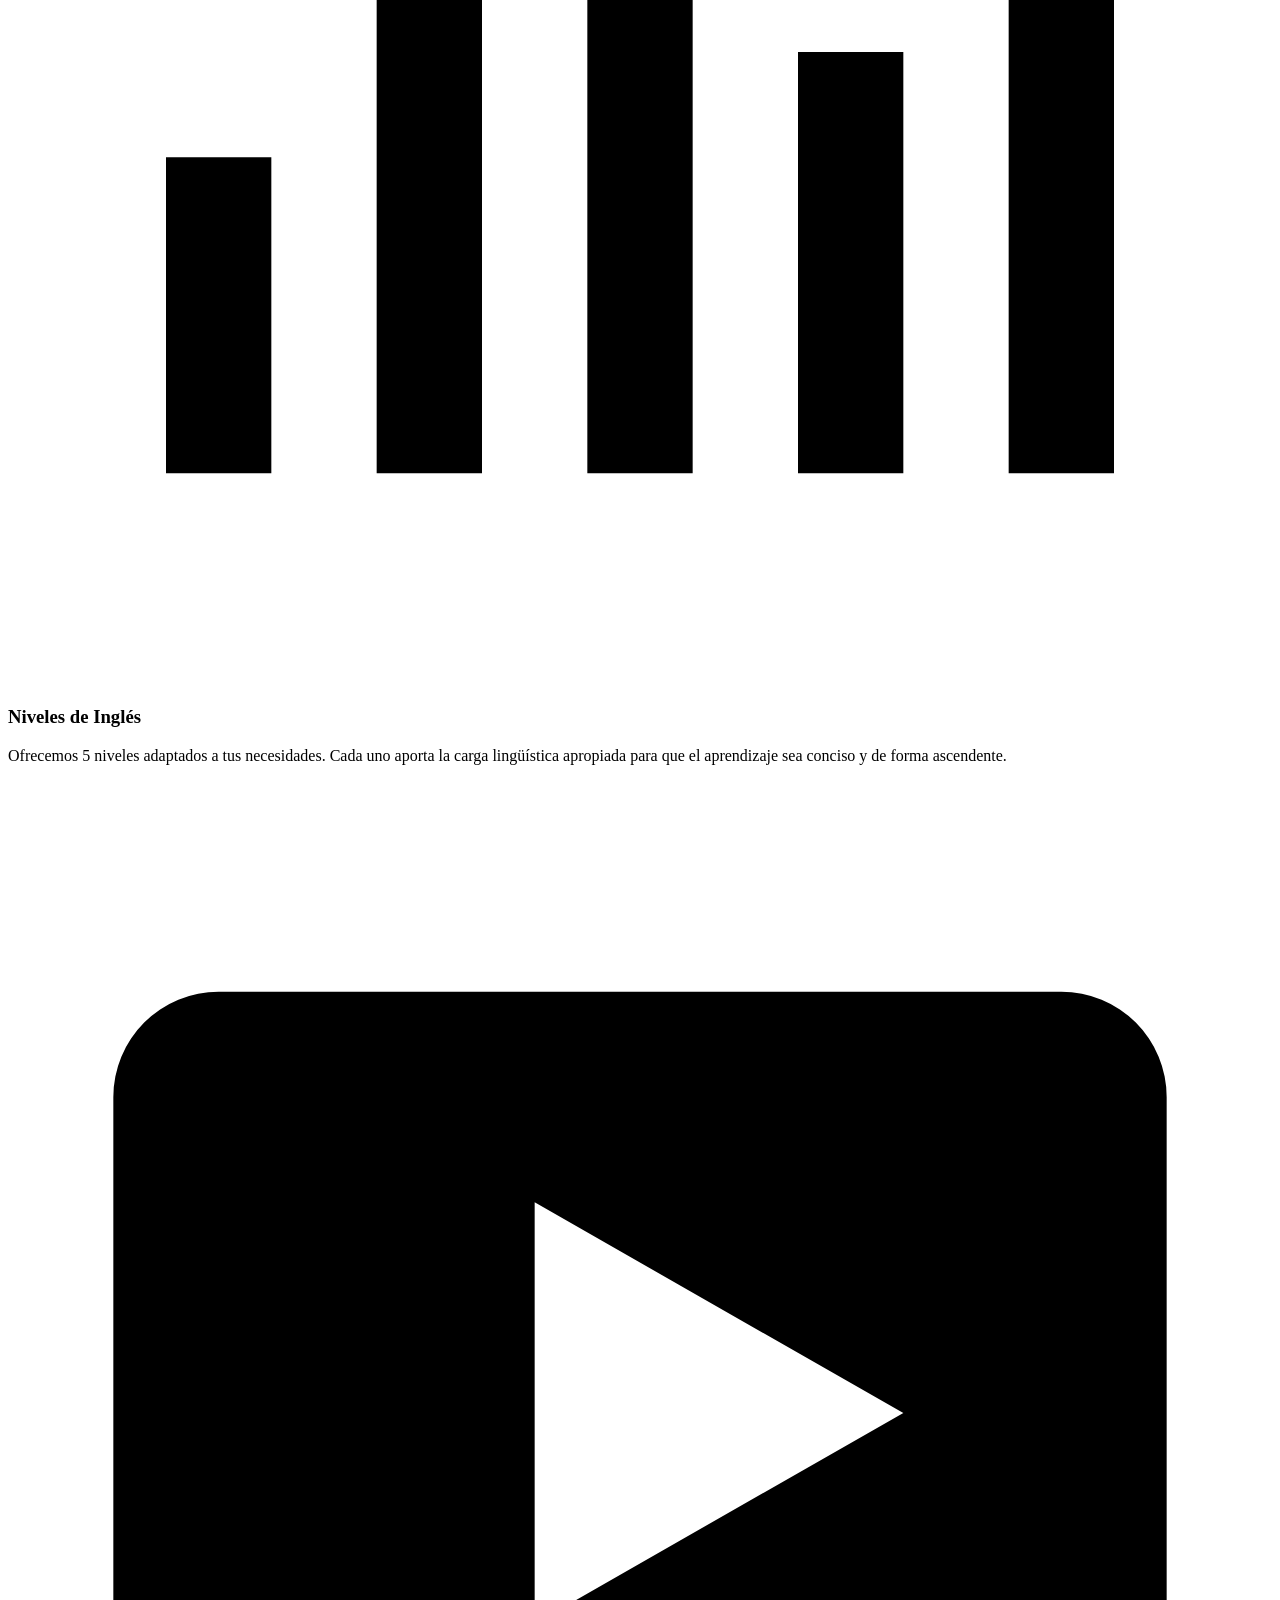
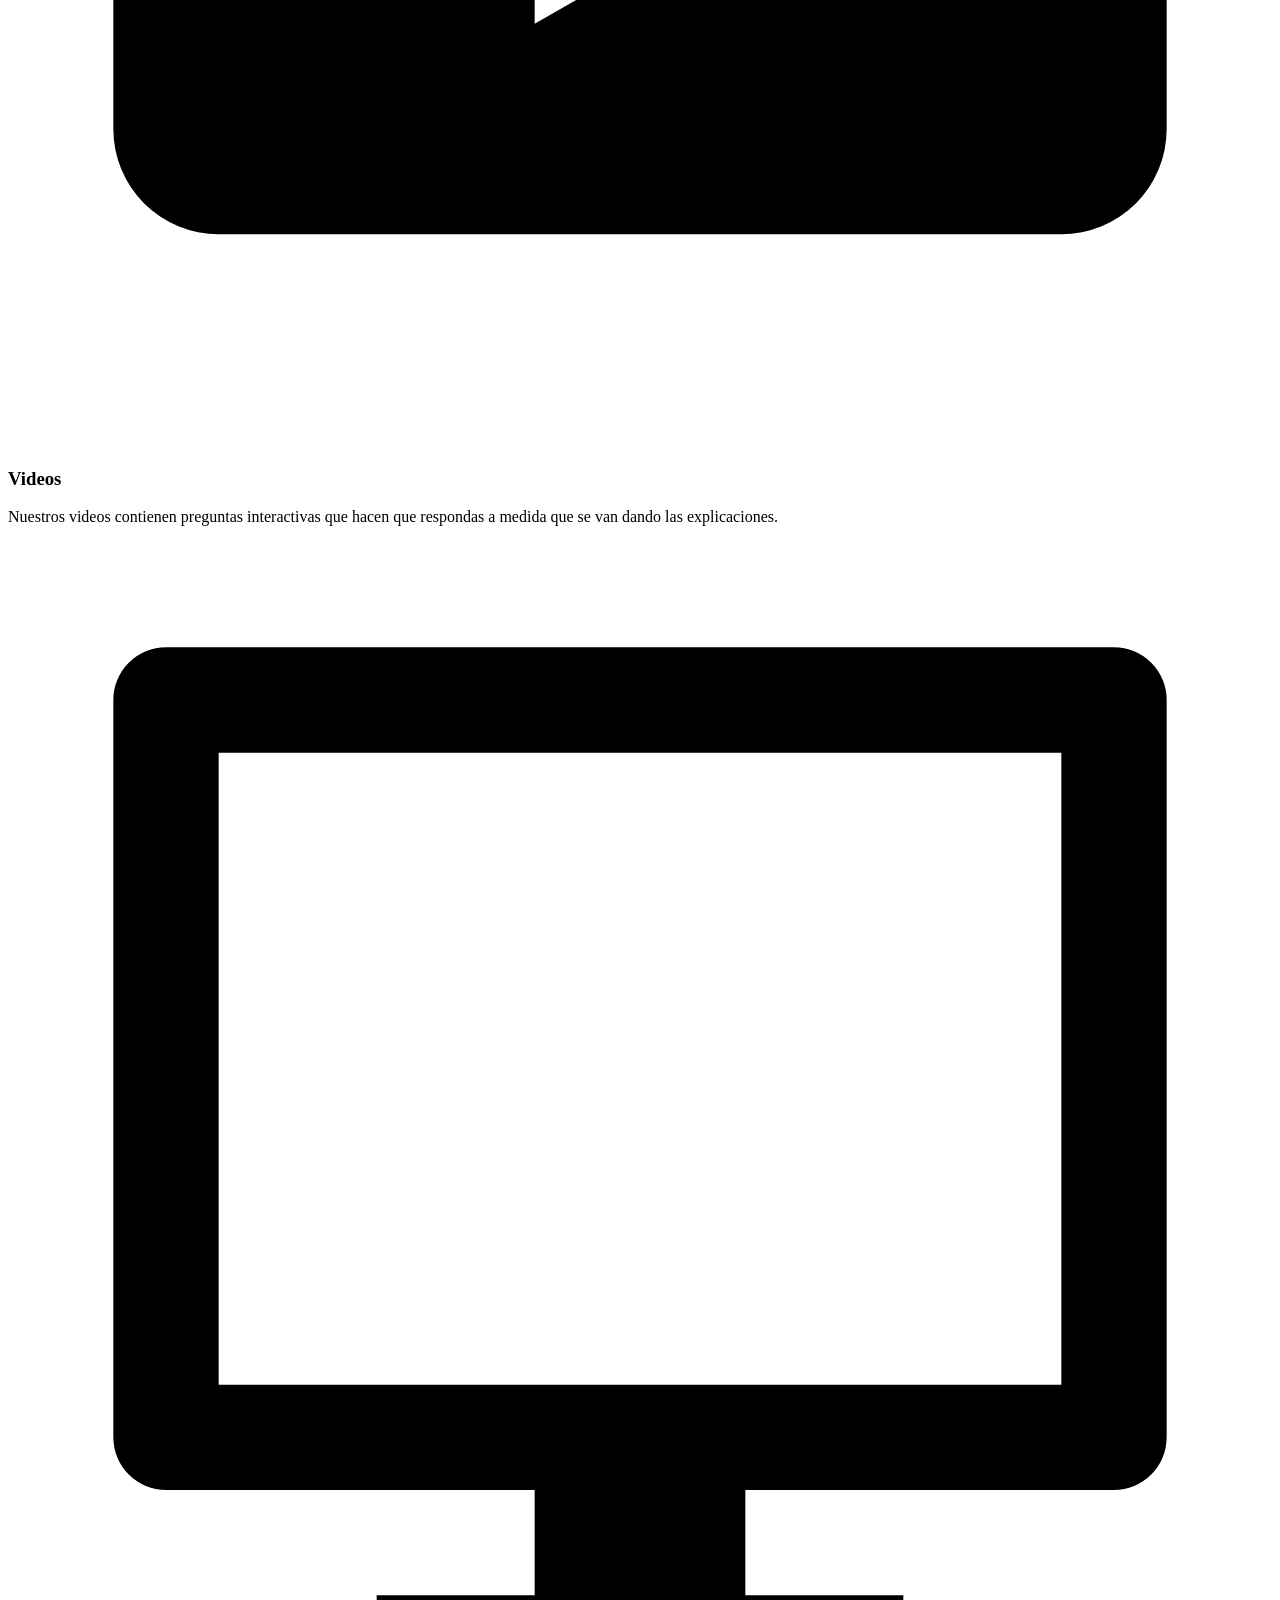
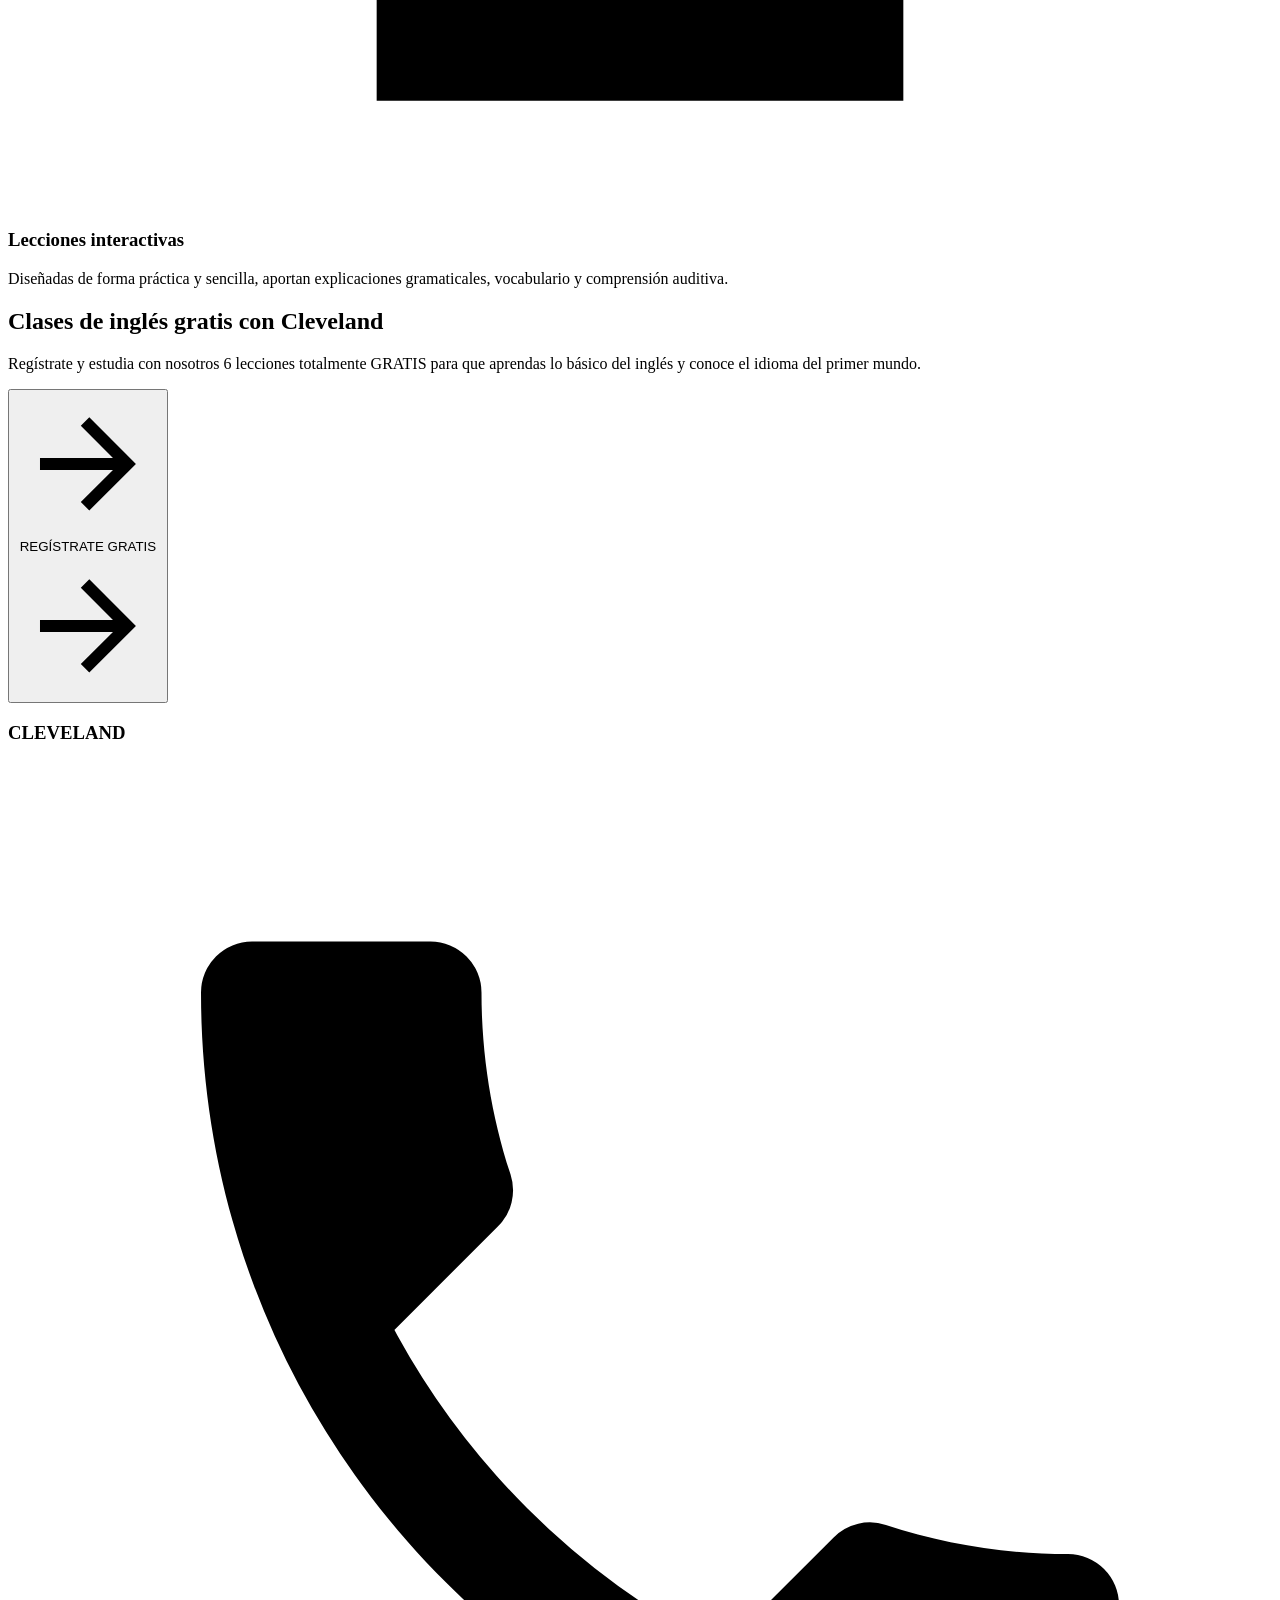
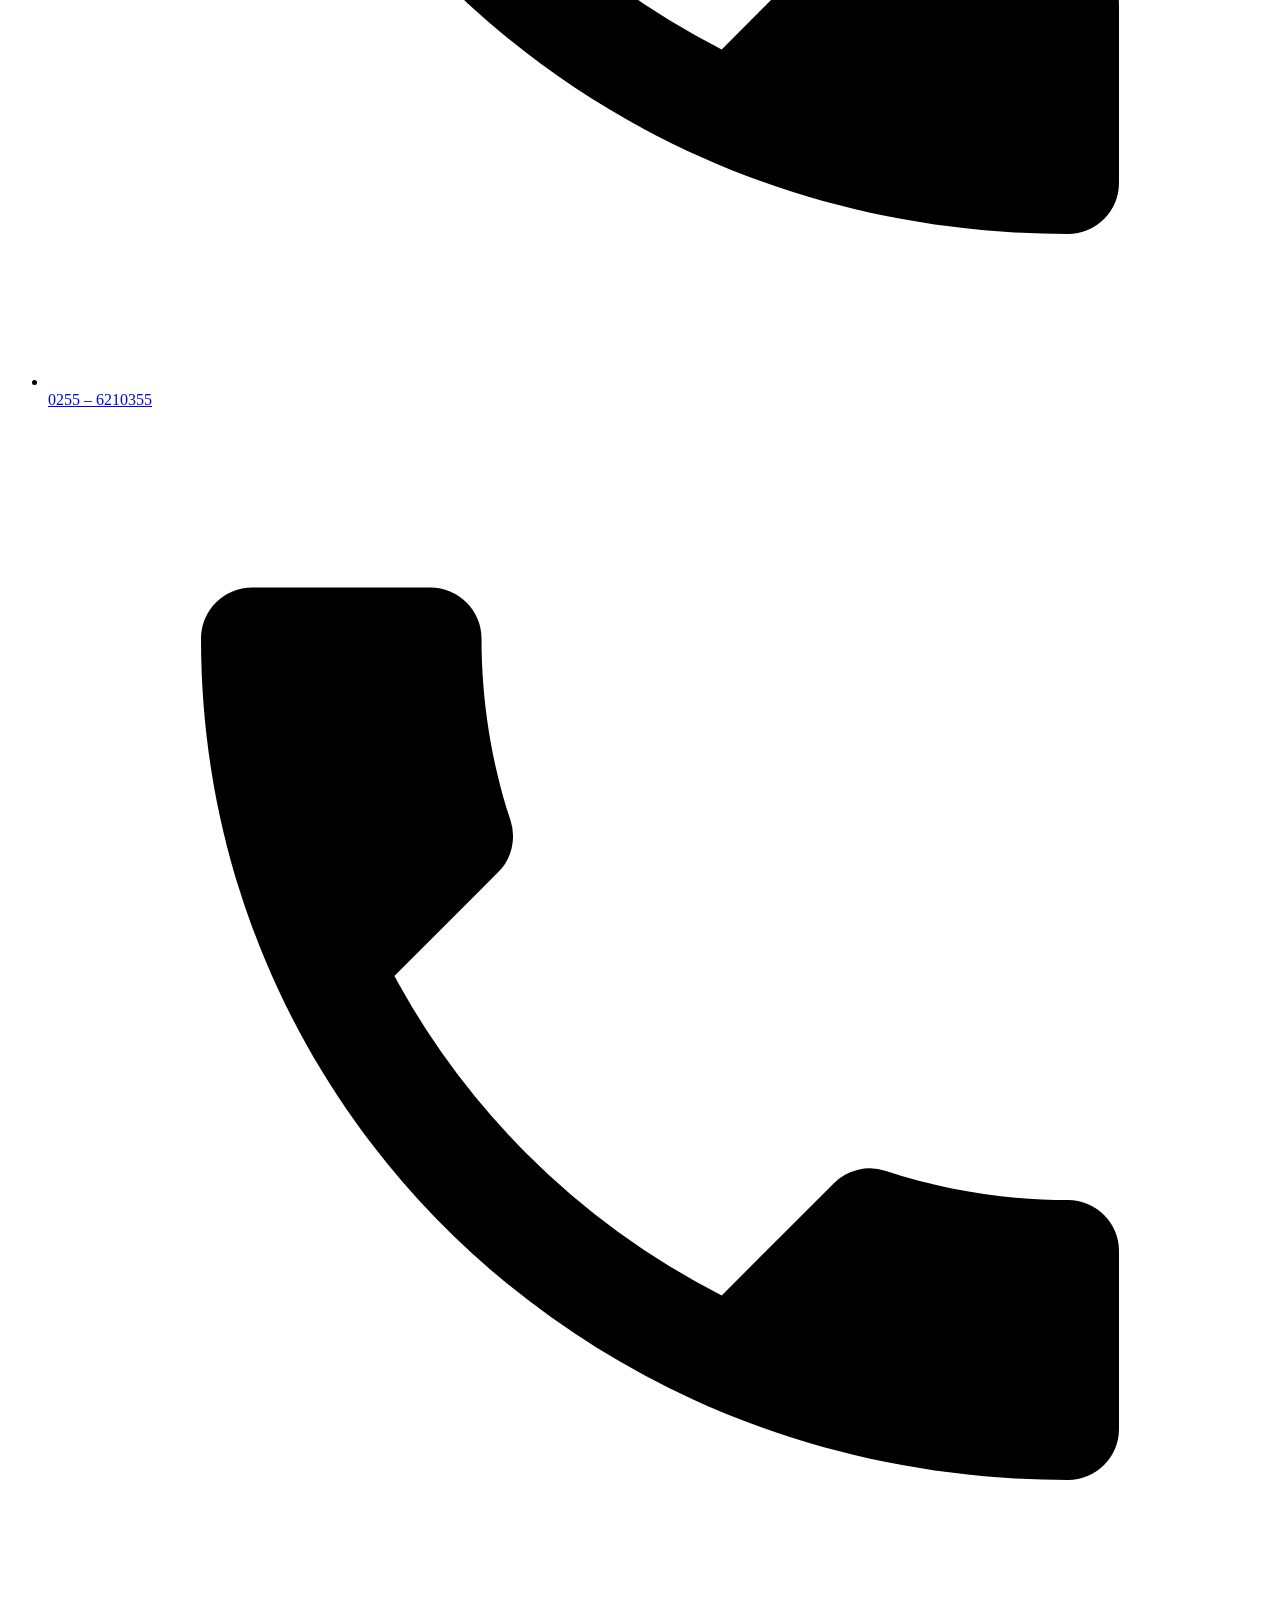
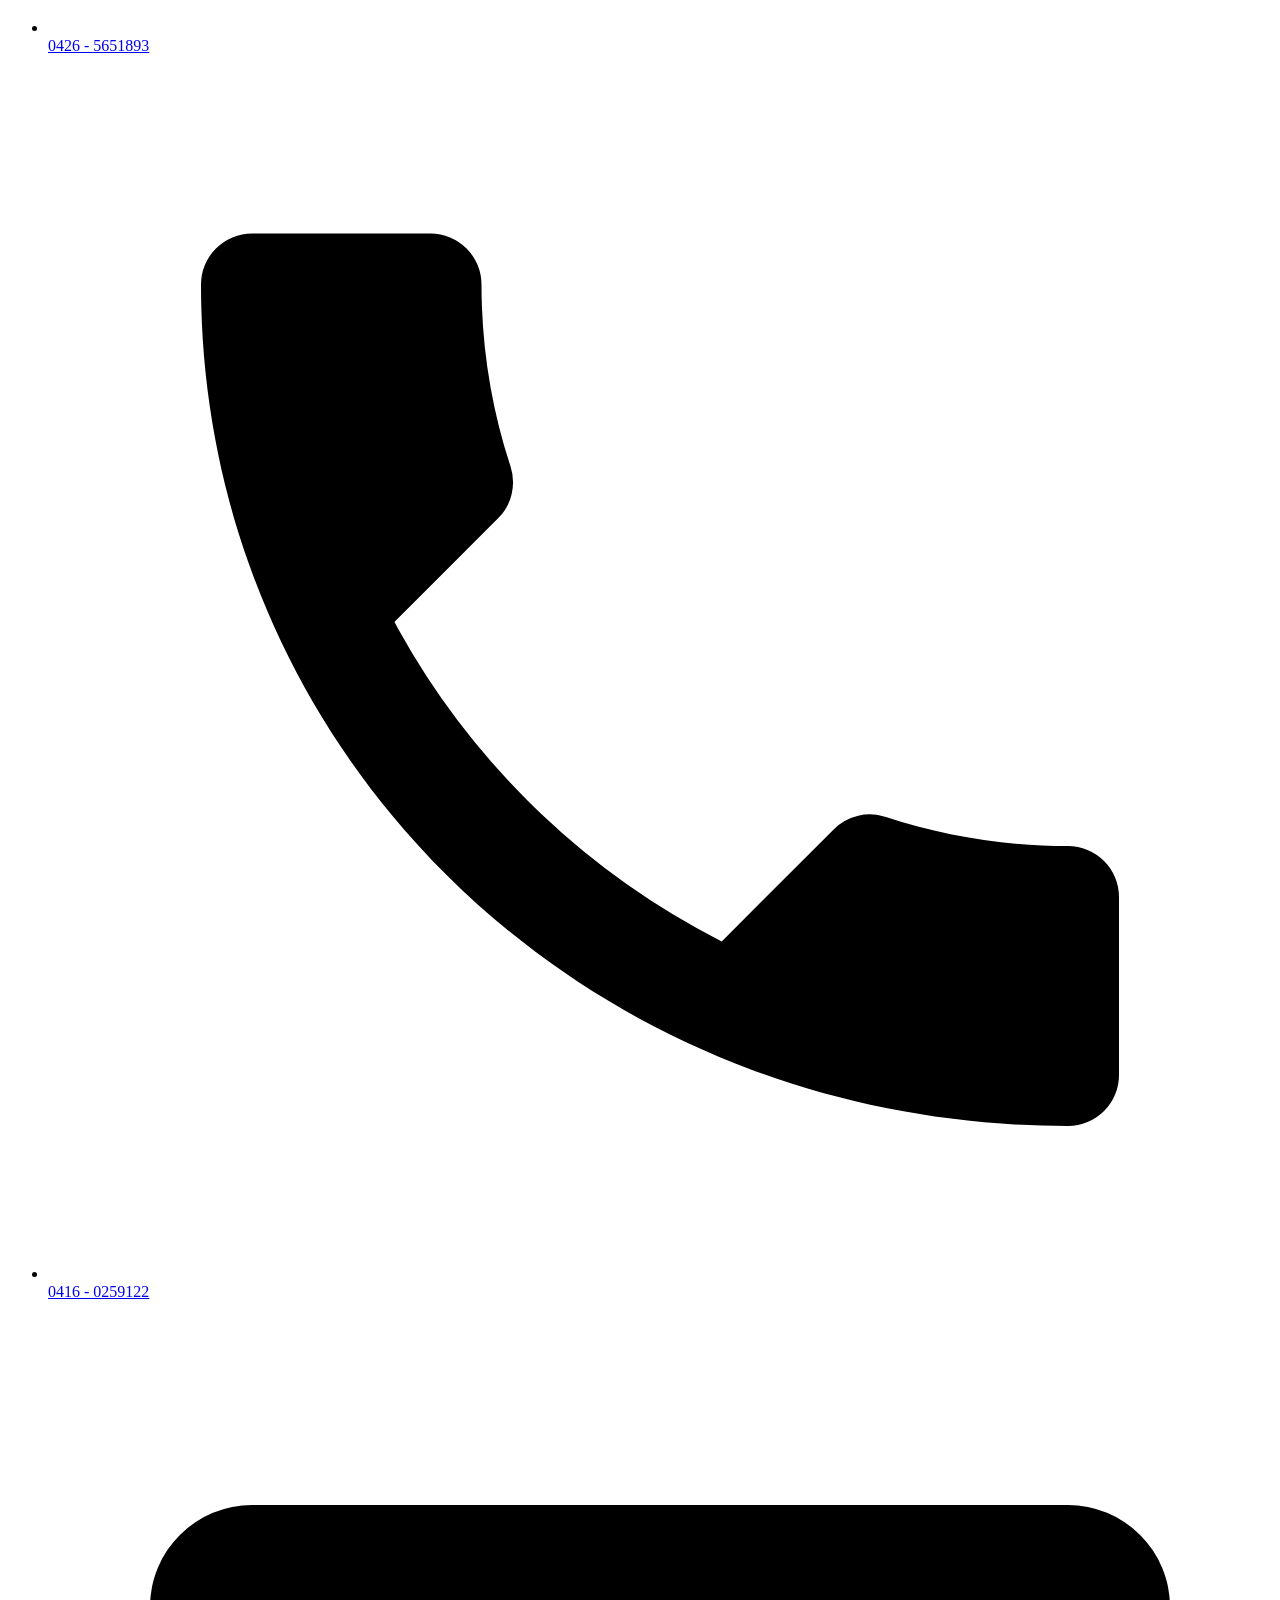
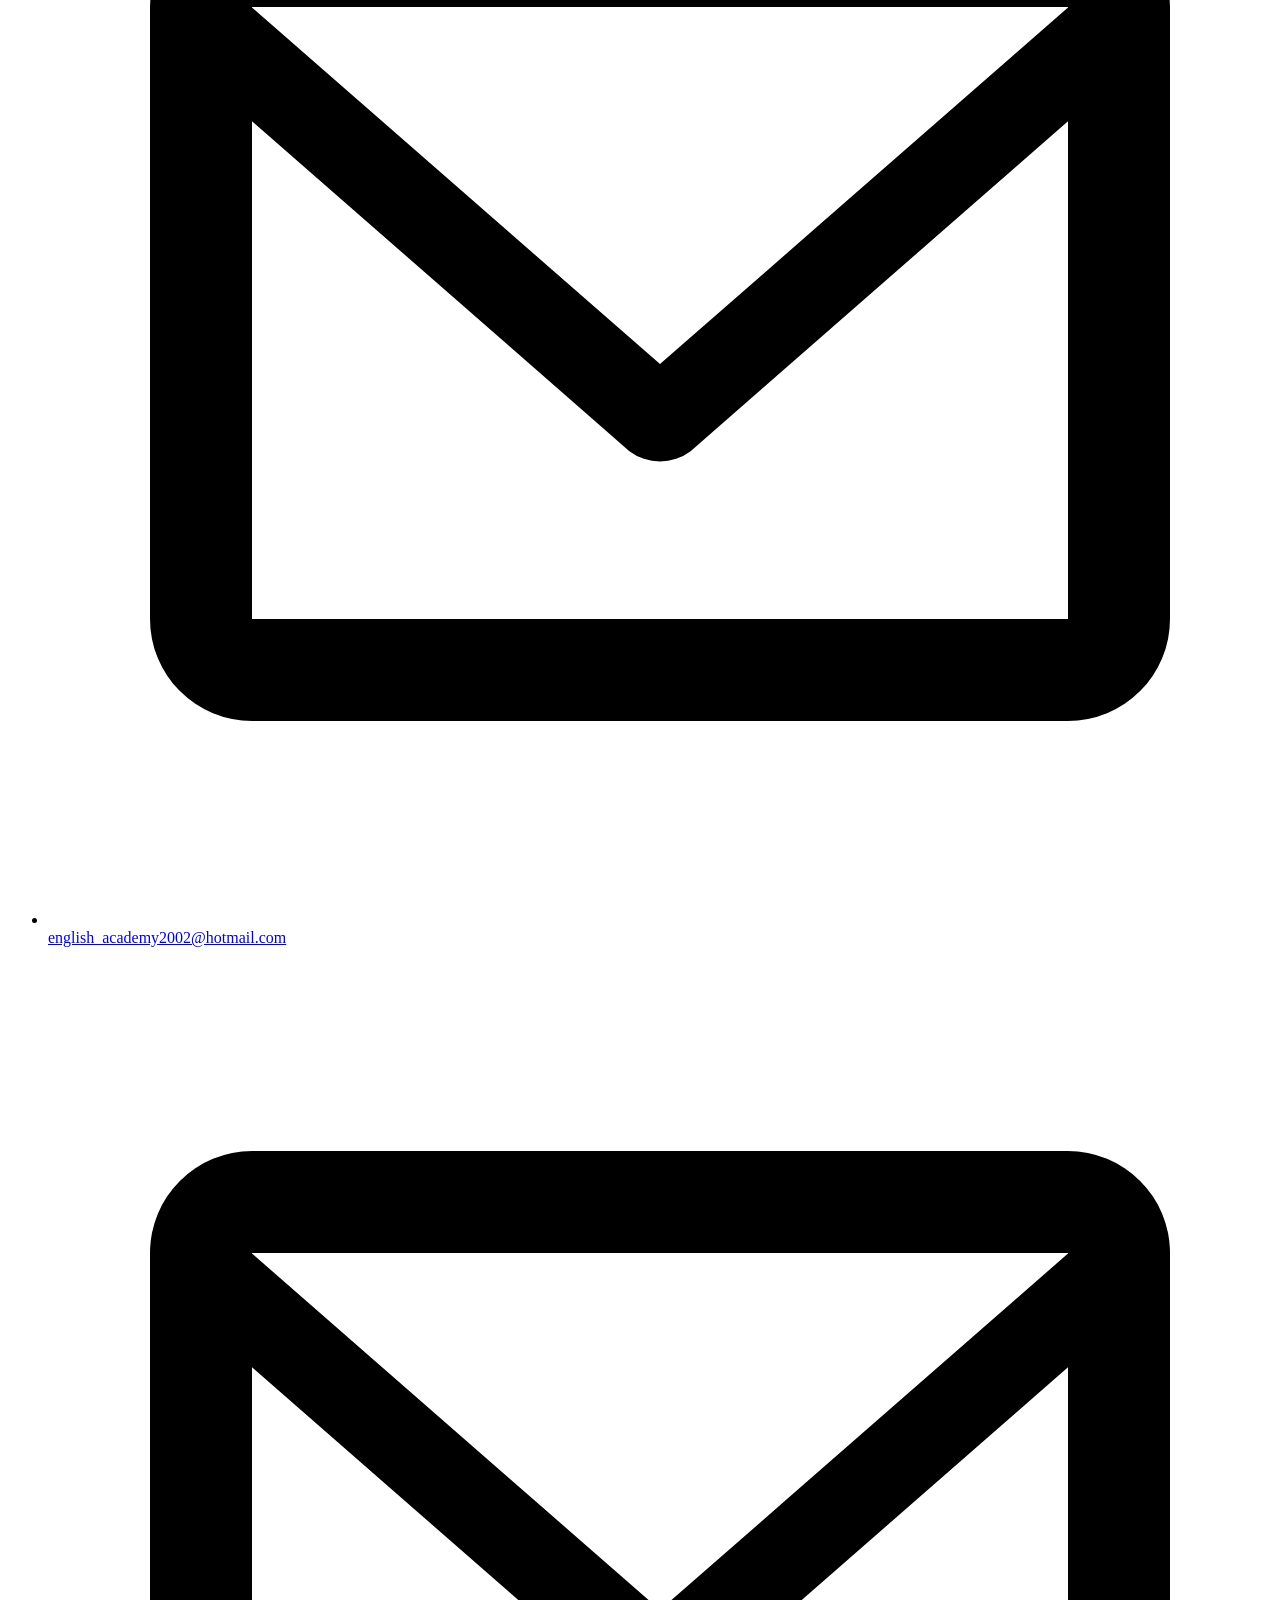
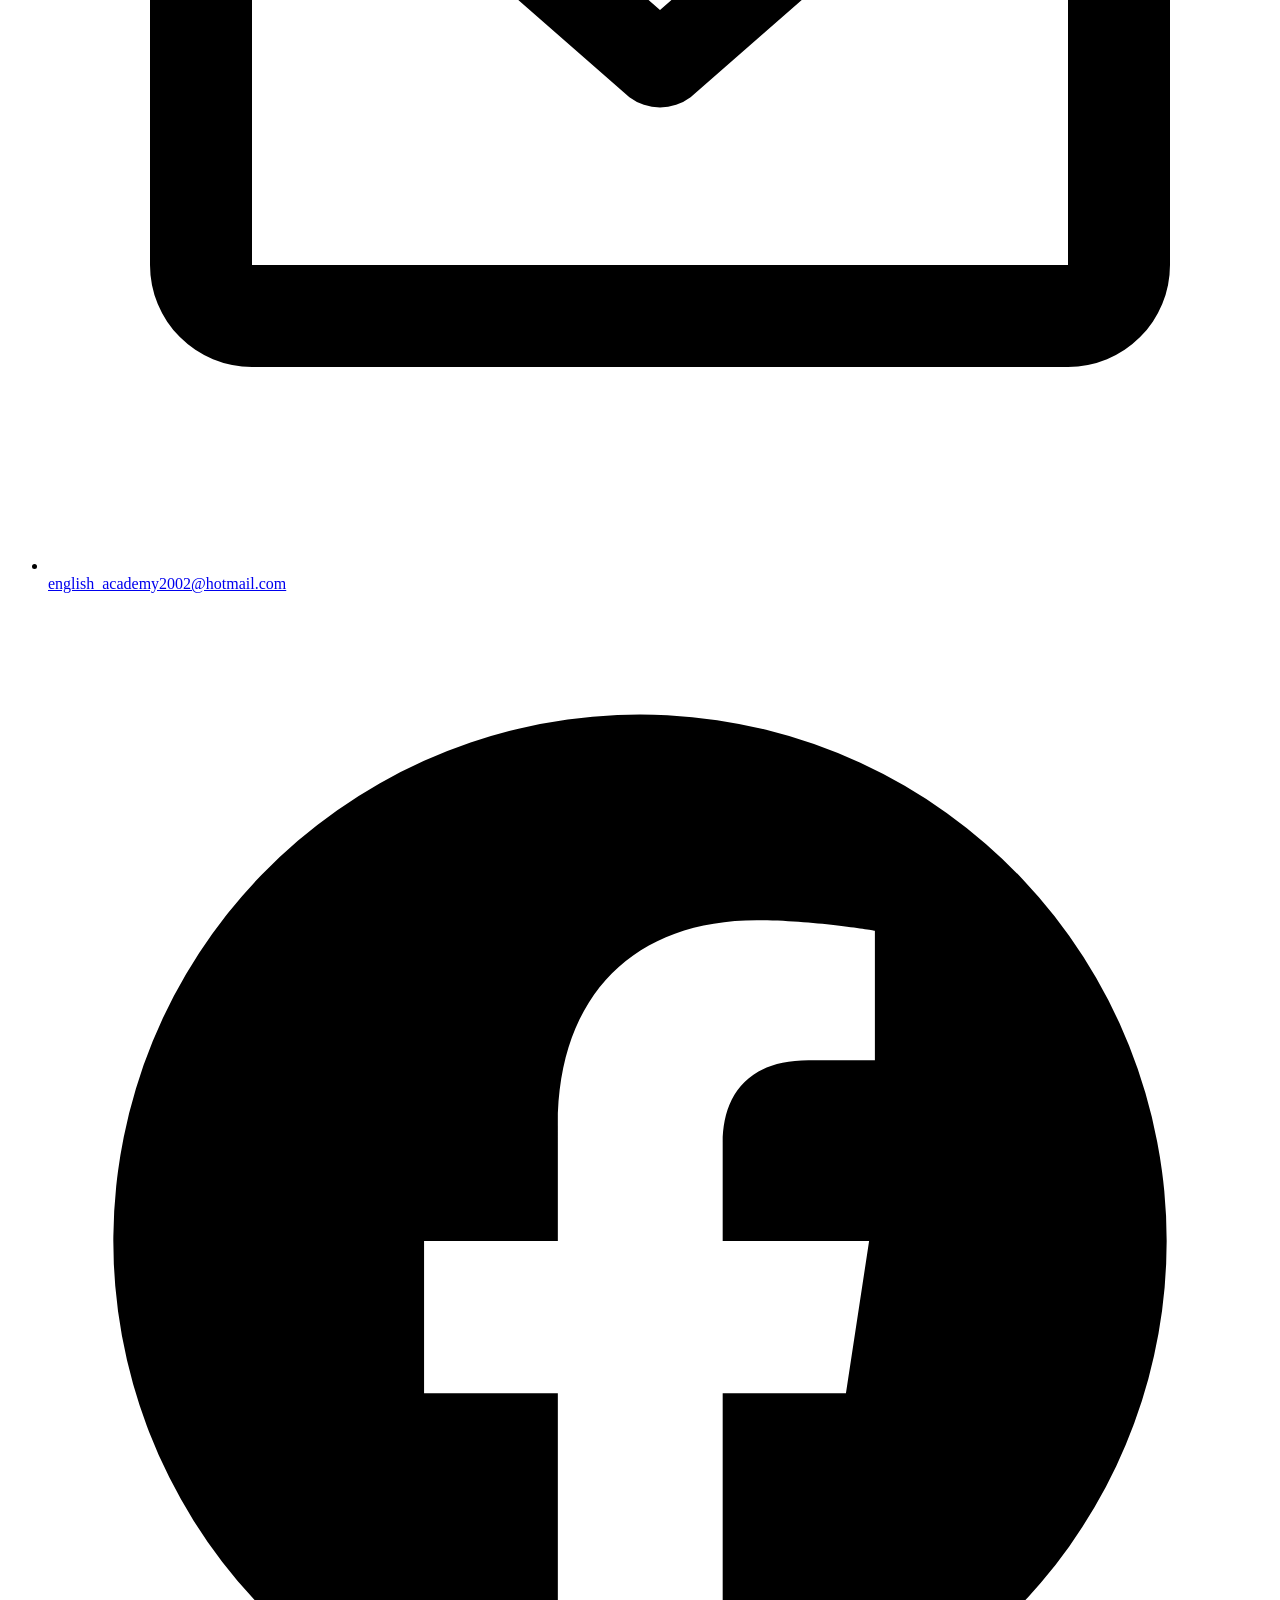
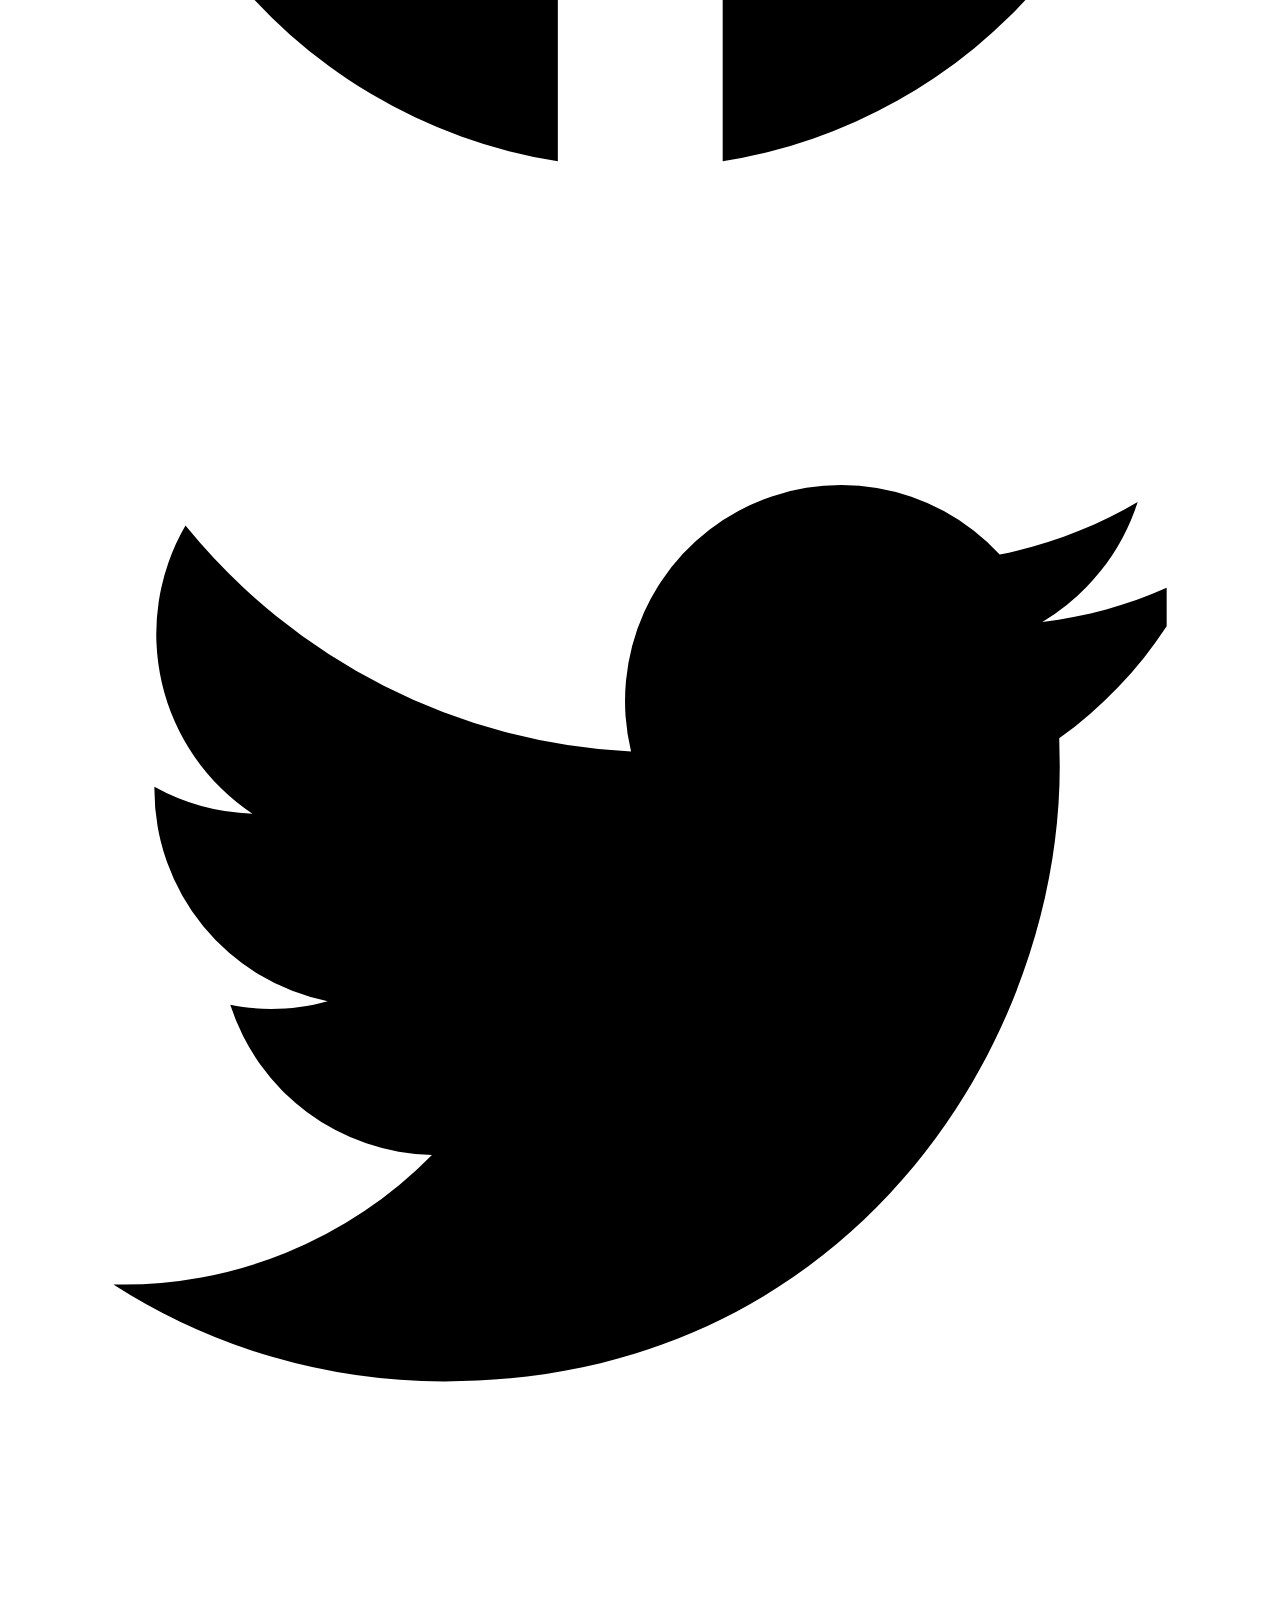
==== commit d670065f: "culminacion de pagina web de Cleveland" ====
--- a/paginas_web_informativas/PAGINA_WEB_CLEVELAND/index.html
+++ b/paginas_web_informativas/PAGINA_WEB_CLEVELAND/index.html
@@ -19,11 +19,43 @@
 
             <ul class="nav-menu">
                 <li><a href="#">Home</a></li>
-                <li><a href="#">Blog</a></li>
-                <li><a href="#">Cleveland</a></li>
-                <li><a href="#">Cursos Cleveland School Program</a></li>
-                <li><a href="#">Planes</a></li>
-                <li><a href="#">Contacto</a></li>
+                <li><a href="blog/blog.html">Blog</a></li>
+                <li class="nav-dropdown">
+                    <a href="about_us/about_us.html" class="dropdown-toggle">Cleveland</a>
+                    <ul class="dropdown-menu">
+                        <li><a href="about_us/about_us.html">La empresa</a></li>
+                        <li><a href="about_us/mision_vision.html">Misión y Visión</a></li>
+                        <li><a href="about_us/responsabilidad.html">Responsabilidad Social</a></li>
+                    </ul>
+                </li>
+                <li class="nav-dropdown">
+                    <a class="dropdown-toggle">Cursos</a>
+                    <ul class="dropdown-menu">
+                        <li><a href="cursos/beginner.html">Beginner</a></li>
+                        <li><a href="cursos/elementary.html">Elementary</a></li>
+                        <li><a href="cursos/pre-intermediate.html">Pre-Intermediate</a></li>
+                        <li><a href="cursos/Intermediate.html">Intermediate</a></li>
+                        <li><a href="cursos/advance.html">Advance</a></li>
+                        <li><a href="cursos/advance_plus.html">Advance Plus</a></li>
+                    </ul>
+                </li>
+                <li class="nav-dropdown">
+                    <a href="#" class="dropdown-toggle">Cleveland School Program</a>
+                    <ul class="dropdown-menu">
+                        <li><a href="school_program/school_program.html">Cleveland School Program</a></li>
+                        <li><a href="school_program/eventos.html">Eventos</a></li>
+                    </ul>
+                </li>
+                <li class="nav-dropdown">
+                    <a href="#" class="dropdown-toggle">Planes</a>
+                    <ul class="dropdown-menu">
+                        <li><a href="planes/planes.html">Online</a></li>
+                        <li><a href="planes/planes.html">Presencial</a></li>
+                        <li><a href="planes/planes.html">Sabatino</a></li>
+                        <li><a href="planes/planes.html">Scholarships</a></li>
+                    </ul>
+                </li>
+                <li><a href="contact/contact.html">Contacto</a></li>
             </ul>
 
             <button class="animated-button">
@@ -45,7 +77,7 @@
             <div class="hero-content">
                 <h1>Bienvenidos a Cleveland English Institute</h1>
                 <p>Aprende inglés de calidad con los mejores programas educativos</p>
-                <button class="hero-button">Conoce nuestros cursos</button>
+                <a href="../PAGINA_WEB_CLEVELAND/cursos/beginner.html"><button class="hero-button">Conoce nuestros cursos</button></a>
             </div>
         </div>
     </section>
@@ -56,7 +88,9 @@
             
             <article class="split-container">
                 <div class="button-wrapper">
+                    <a href="../PAGINA_WEB_CLEVELAND/planes/planes.html">
                     <button class="hero-button">Ver nuestros planes</button>
+                    </a>
                 </div>
     
                 <ul class="text-features-list">
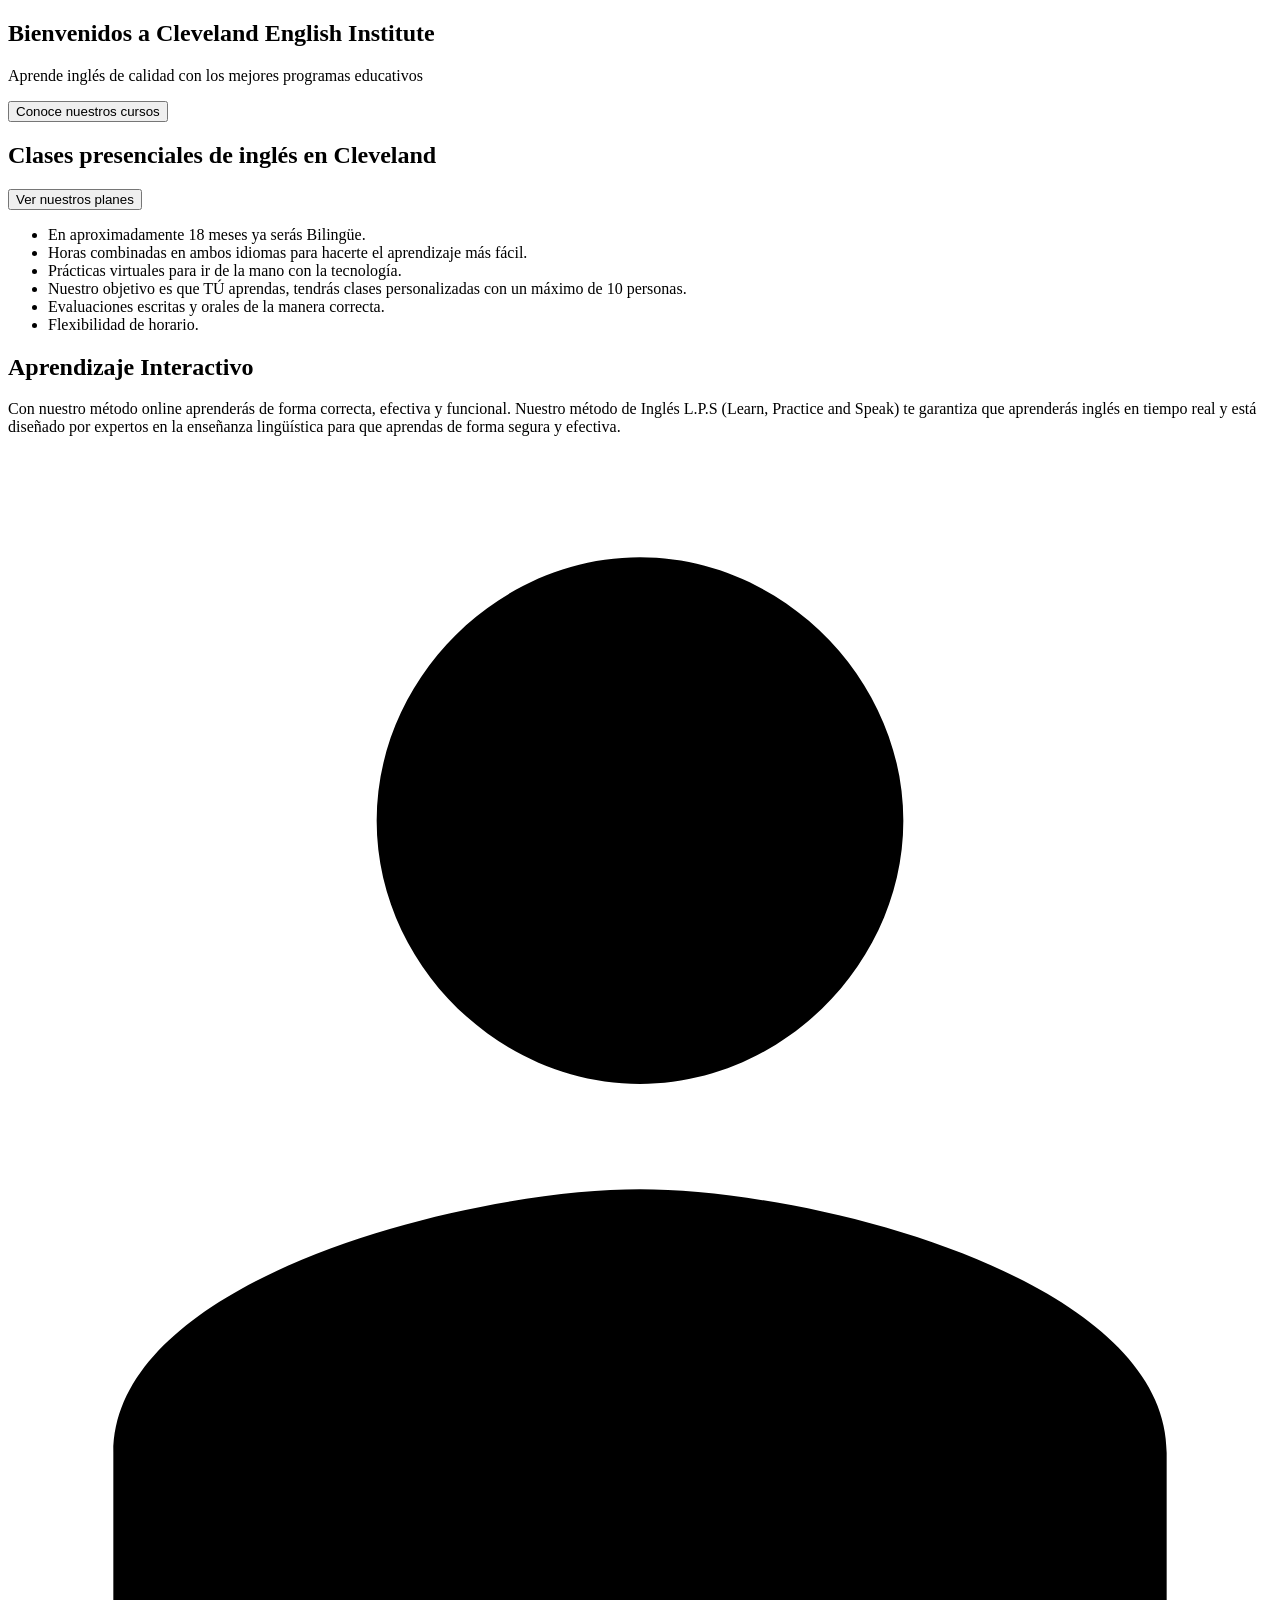
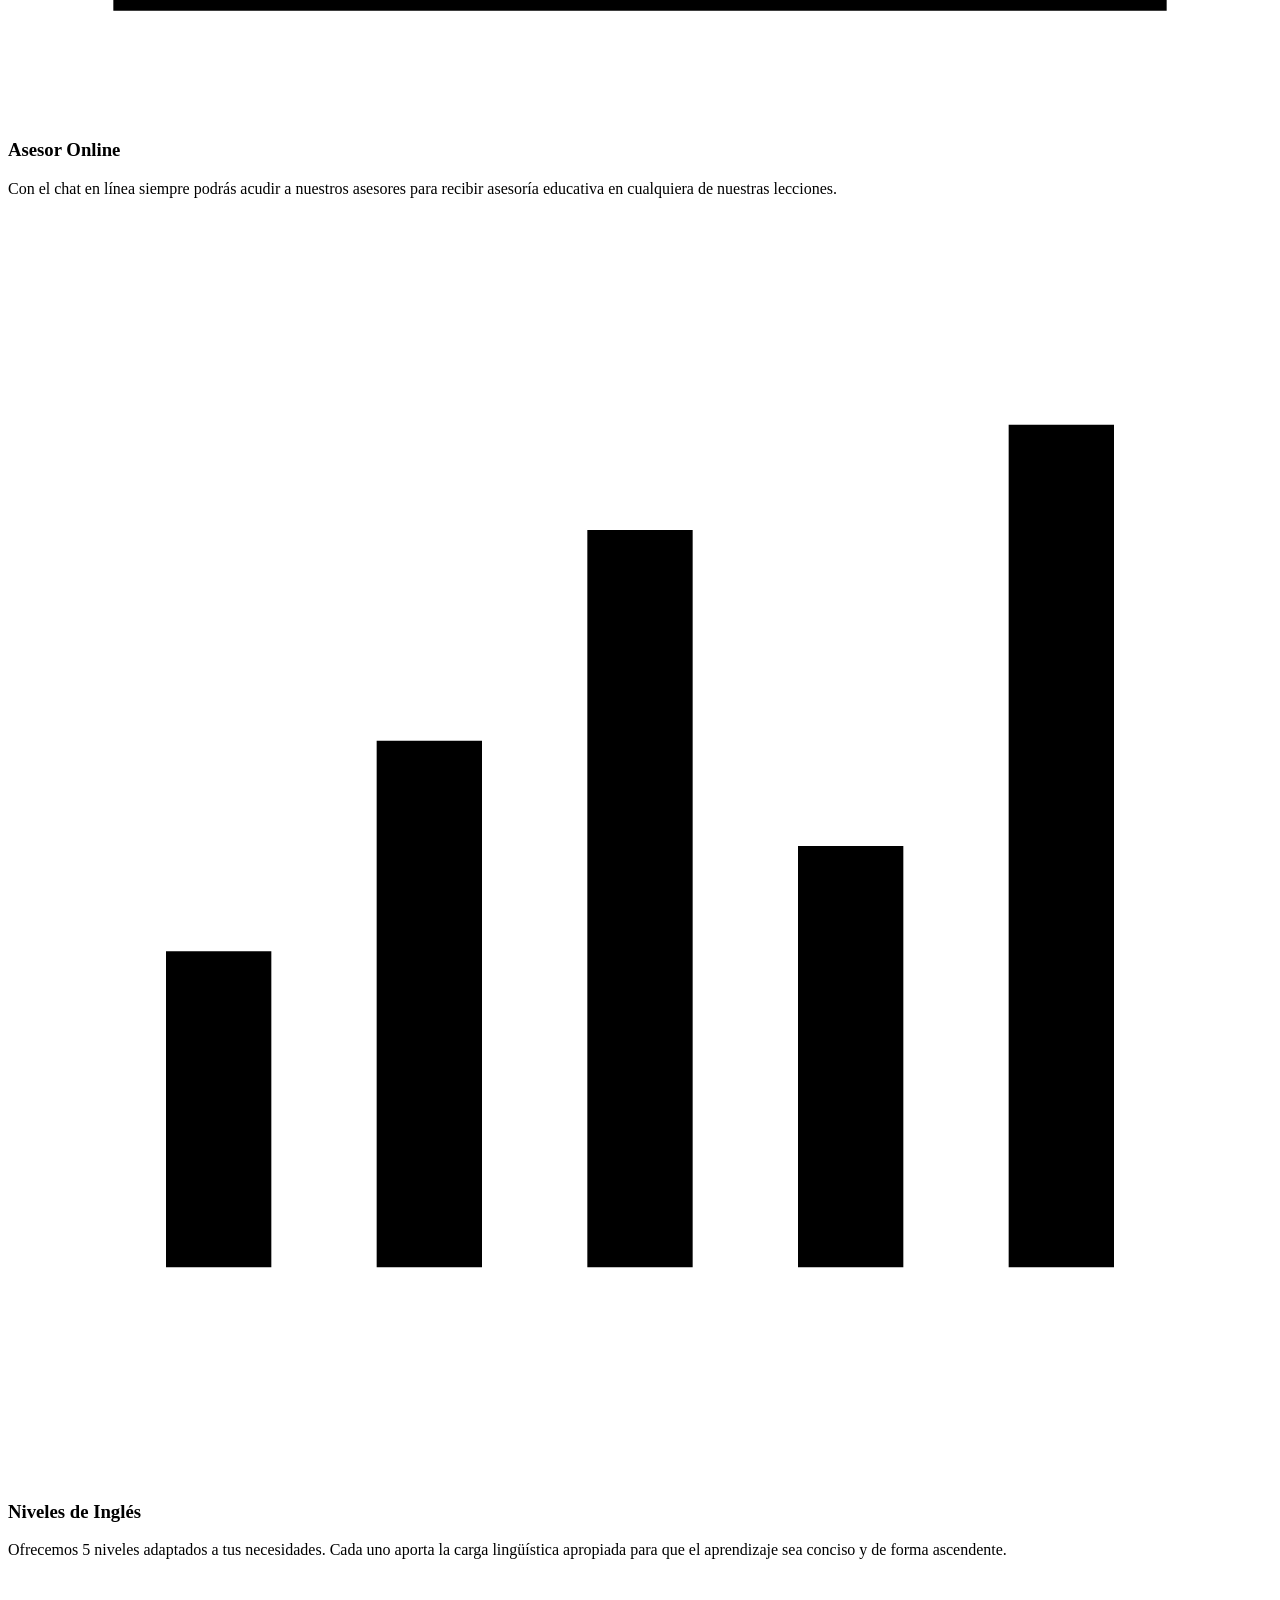
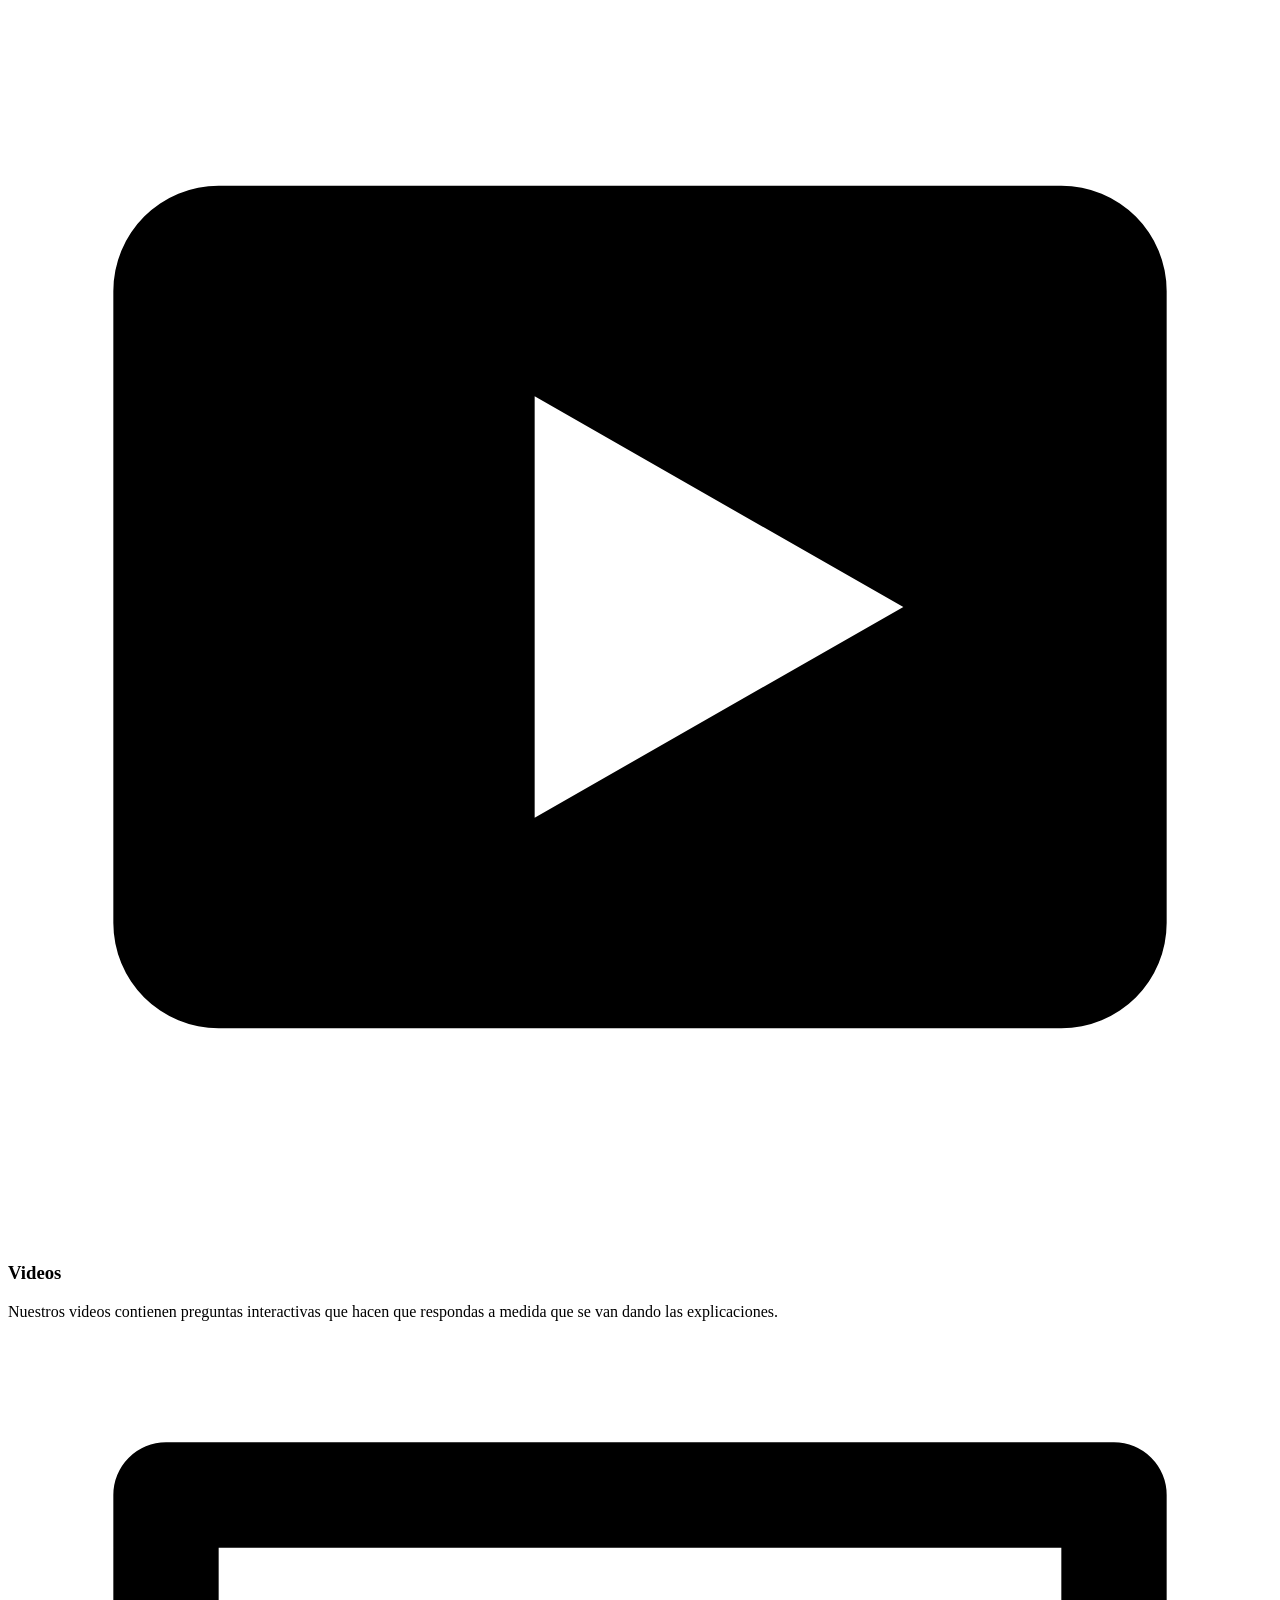
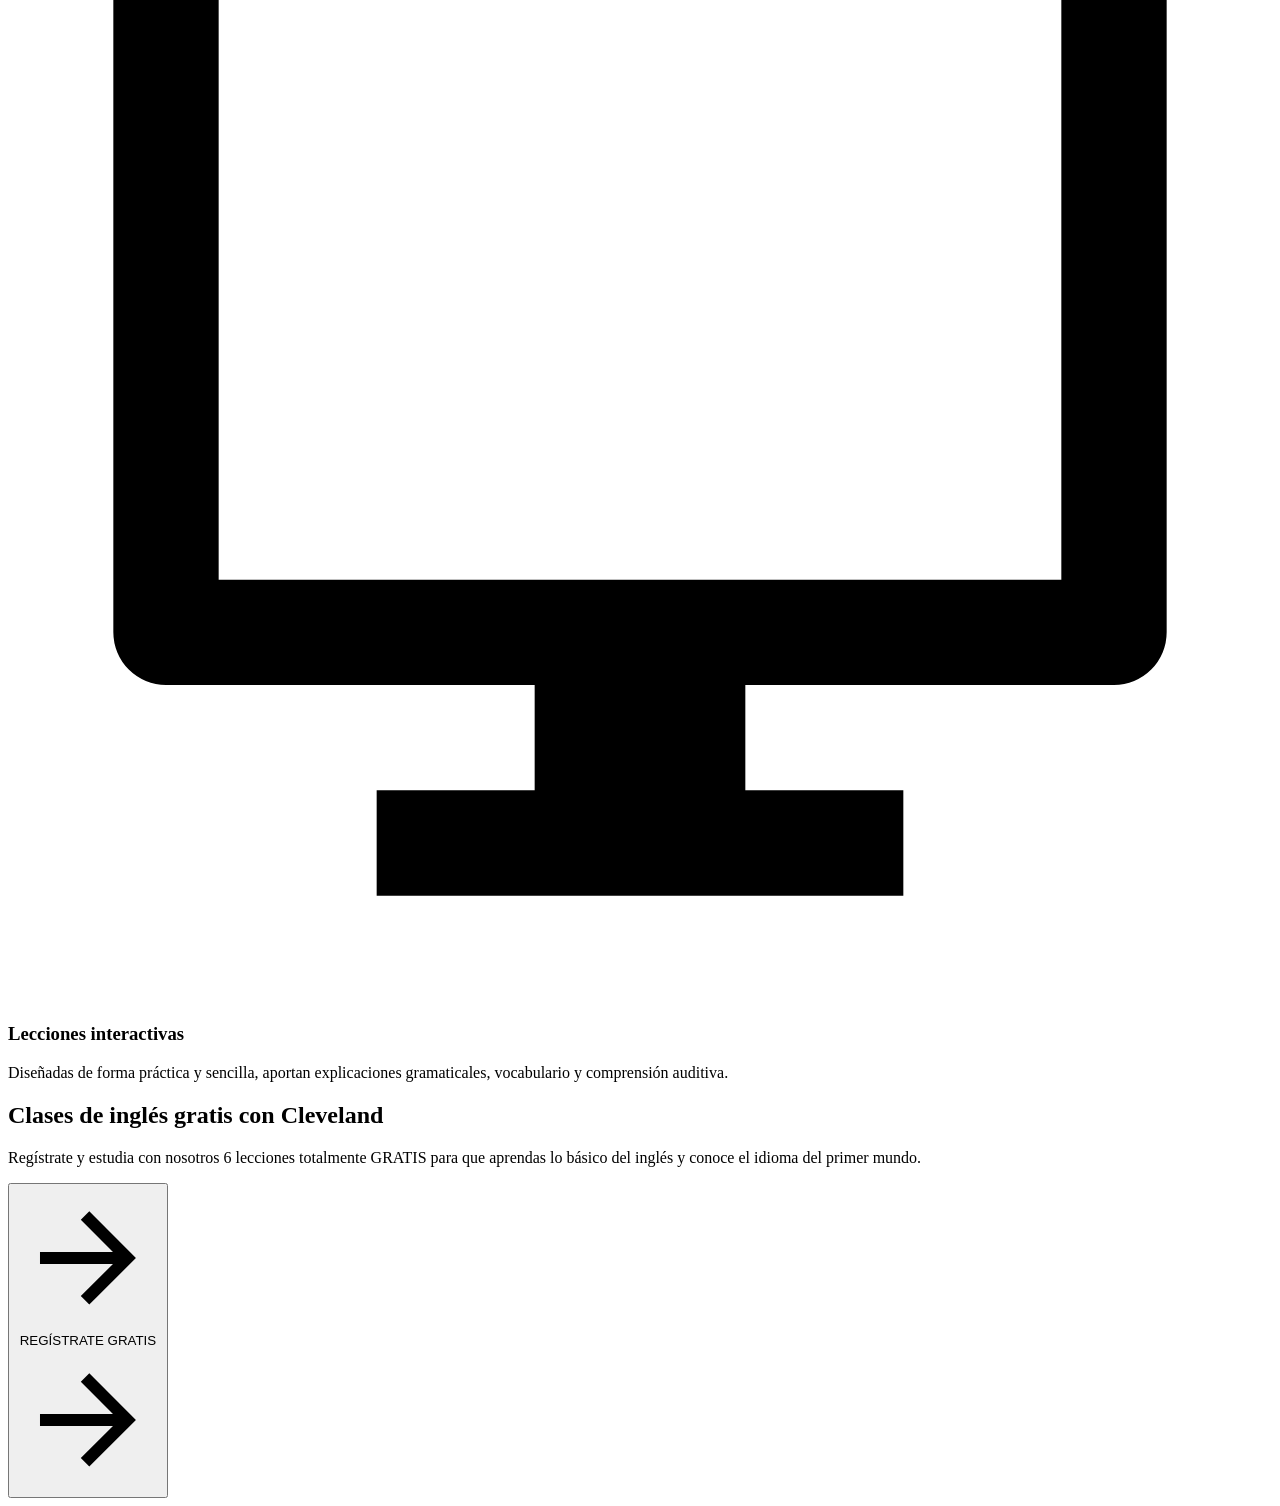
==== commit e220a9a2: "fix: reparacion de diseño" ====
--- a/paginas_web_informativas/PAGINA_WEB_CLEVELAND/index.html
+++ b/paginas_web_informativas/PAGINA_WEB_CLEVELAND/index.html
@@ -11,65 +11,7 @@
 </head>
 <body>
     <!-- NAV -->
-    <nav class="main-nav">
-        <div class="nav-container">
-            <div class="logo">
-                <img src="img/Untitled.png" alt="Cleveland Logo" class="cleveland-logo">
-            </div>
-
-            <ul class="nav-menu">
-                <li><a href="#">Home</a></li>
-                <li><a href="blog/blog.html">Blog</a></li>
-                <li class="nav-dropdown">
-                    <a href="about_us/about_us.html" class="dropdown-toggle">Cleveland</a>
-                    <ul class="dropdown-menu">
-                        <li><a href="about_us/about_us.html">La empresa</a></li>
-                        <li><a href="about_us/mision_vision.html">Misión y Visión</a></li>
-                        <li><a href="about_us/responsabilidad.html">Responsabilidad Social</a></li>
-                    </ul>
-                </li>
-                <li class="nav-dropdown">
-                    <a class="dropdown-toggle">Cursos</a>
-                    <ul class="dropdown-menu">
-                        <li><a href="cursos/beginner.html">Beginner</a></li>
-                        <li><a href="cursos/elementary.html">Elementary</a></li>
-                        <li><a href="cursos/pre-intermediate.html">Pre-Intermediate</a></li>
-                        <li><a href="cursos/Intermediate.html">Intermediate</a></li>
-                        <li><a href="cursos/advance.html">Advance</a></li>
-                        <li><a href="cursos/advance_plus.html">Advance Plus</a></li>
-                    </ul>
-                </li>
-                <li class="nav-dropdown">
-                    <a href="#" class="dropdown-toggle">Cleveland School Program</a>
-                    <ul class="dropdown-menu">
-                        <li><a href="school_program/school_program.html">Cleveland School Program</a></li>
-                        <li><a href="school_program/eventos.html">Eventos</a></li>
-                    </ul>
-                </li>
-                <li class="nav-dropdown">
-                    <a href="#" class="dropdown-toggle">Planes</a>
-                    <ul class="dropdown-menu">
-                        <li><a href="planes/planes.html">Online</a></li>
-                        <li><a href="planes/planes.html">Presencial</a></li>
-                        <li><a href="planes/planes.html">Sabatino</a></li>
-                        <li><a href="planes/planes.html">Scholarships</a></li>
-                    </ul>
-                </li>
-                <li><a href="contact/contact.html">Contacto</a></li>
-            </ul>
-
-            <button class="animated-button">
-                <svg viewBox="0 0 24 24" class="arr-2" xmlns="http://www.w3.org/2000/svg">
-                    <path d="M16.1716 10.9999L10.8076 5.63589L12.2218 4.22168L20 11.9999L12.2218 19.778L10.8076 18.3638L16.1716 12.9999H4V10.9999H16.1716Z"></path>
-                </svg>
-                <span class="text">Ingresar</span>
-                <span class="circle"></span>
-                <svg viewBox="0 0 24 24" class="arr-1" xmlns="http://www.w3.org/2000/svg">
-                    <path d="M16.1716 10.9999L10.8076 5.63589L12.2218 4.22168L20 11.9999L12.2218 19.778L10.8076 18.3638L16.1716 12.9999H4V10.9999H16.1716Z"></path>
-                </svg>
-            </button>
-        </div>
-    </nav>
+    <nav class="main-nav"></nav>
 
     <!-- HERO -->
     <section class="hero">
@@ -188,78 +130,7 @@
     </main>
 
     <!-- FOOTER -->
-    <footer class="site-footer">
-        <div class="footer-container">
-            <div class="footer-col footer-brand">
-                <h3 class="footer-logo">CLEVELAND</h3>
-
-                <ul class="footer-contact">
-                    <li>
-                        <svg viewBox="0 0 24 24" xmlns="http://www.w3.org/2000/svg"><path d="M6.62 10.79a15.05 15.05 0 0 0 6.59 6.59l2.2-2.2a1 1 0 0 1 1.02-.24c1.12.37 2.33.57 3.57.57a1 1 0 0 1 1 1V20a1 1 0 0 1-1 1C10.4 21 3 13.6 3 4.5a1 1 0 0 1 1-1h3.5a1 1 0 0 1 1 1c0 1.24.2 2.45.57 3.57a1 1 0 0 1-.25 1.02l-2.2 2.2z"></path></svg>
-                        <a href="tel:+582556210355">0255 – 6210355</a>
-                    </li>
-                    <li>
-                        <svg viewBox="0 0 24 24" xmlns="http://www.w3.org/2000/svg"><path d="M6.62 10.79a15.05 15.05 0 0 0 6.59 6.59l2.2-2.2a1 1 0 0 1 1.02-.24c1.12.37 2.33.57 3.57.57a1 1 0 0 1 1 1V20a1 1 0 0 1-1 1C10.4 21 3 13.6 3 4.5a1 1 0 0 1 1-1h3.5a1 1 0 0 1 1 1c0 1.24.2 2.45.57 3.57a1 1 0 0 1-.25 1.02l-2.2 2.2z"></path></svg>
-                        <a href="tel:+584265651893">0426 - 5651893</a>
-                    </li>
-                    <li>
-                        <svg viewBox="0 0 24 24" xmlns="http://www.w3.org/2000/svg"><path d="M6.62 10.79a15.05 15.05 0 0 0 6.59 6.59l2.2-2.2a1 1 0 0 1 1.02-.24c1.12.37 2.33.57 3.57.57a1 1 0 0 1 1 1V20a1 1 0 0 1-1 1C10.4 21 3 13.6 3 4.5a1 1 0 0 1 1-1h3.5a1 1 0 0 1 1 1c0 1.24.2 2.45.57 3.57a1 1 0 0 1-.25 1.02l-2.2 2.2z"></path></svg>
-                        <a href="tel:+584160259122">0416 - 0259122</a>
-                    </li>
-                    <li>
-                        <svg viewBox="0 0 24 24" xmlns="http://www.w3.org/2000/svg"><path d="M4 4h16a2 2 0 0 1 2 2v12a2 2 0 0 1-2 2H4a2 2 0 0 1-2-2V6a2 2 0 0 1 2-2zm0 2v.01L12 13l8-6.99V6H4zm16 2.24-7.4 6.47a1 1 0 0 1-1.2 0L4 8.24V18h16V8.24z"></path></svg>
-                        <a href="mailto:english_academy2002@hotmail.com">english_academy2002@hotmail.com</a>
-                    </li>
-                    <li>
-                        <svg viewBox="0 0 24 24" xmlns="http://www.w3.org/2000/svg"><path d="M4 4h16a2 2 0 0 1 2 2v12a2 2 0 0 1-2 2H4a2 2 0 0 1-2-2V6a2 2 0 0 1 2-2zm0 2v.01L12 13l8-6.99V6H4zm16 2.24-7.4 6.47a1 1 0 0 1-1.2 0L4 8.24V18h16V8.24z"></path></svg>
-                        <a href="mailto:english_academy2002@hotmail.com">english_academy2002@hotmail.com</a>
-                    </li>
-                </ul>
-
-                <div class="footer-socials">
-                    <a href="#" class="social-circle" aria-label="Facebook">
-                        <svg viewBox="0 0 24 24" xmlns="http://www.w3.org/2000/svg"><path d="M22 12a10 10 0 1 0-11.56 9.88v-6.99H7.9V12h2.54V9.8c0-2.5 1.49-3.89 3.78-3.89 1.1 0 2.24.2 2.24.2v2.46h-1.26c-1.24 0-1.63.77-1.63 1.56V12h2.78l-.44 2.89h-2.34v6.99A10 10 0 0 0 22 12z"></path></svg>
-                    </a>
-                    <a href="#" class="social-circle" aria-label="Twitter">
-                        <svg viewBox="0 0 24 24" xmlns="http://www.w3.org/2000/svg"><path d="M22 5.9c-.74.33-1.53.55-2.36.65a4.13 4.13 0 0 0 1.81-2.28c-.8.47-1.68.81-2.62 1a4.1 4.1 0 0 0-7 3.74 11.65 11.65 0 0 1-8.46-4.29 4.1 4.1 0 0 0 1.27 5.47 4.07 4.07 0 0 1-1.86-.51v.05a4.1 4.1 0 0 0 3.29 4.02c-.61.17-1.25.19-1.85.07a4.11 4.11 0 0 0 3.83 2.85A8.23 8.23 0 0 1 2 19.13a11.6 11.6 0 0 0 6.29 1.84c7.55 0 11.68-6.26 11.68-11.68l-.01-.53c.8-.58 1.5-1.3 2.04-2.13z"></path></svg>
-                    </a>
-                    <a href="#" class="social-circle" aria-label="YouTube">
-                        <svg viewBox="0 0 24 24" xmlns="http://www.w3.org/2000/svg"><path d="M23.5 6.5a3 3 0 0 0-2.1-2.1C19.6 4 12 4 12 4s-7.6 0-9.4.4A3 3 0 0 0 .5 6.5 31 31 0 0 0 0 12a31 31 0 0 0 .5 5.5 3 3 0 0 0 2.1 2.1C4.4 20 12 20 12 20s7.6 0 9.4-.4a3 3 0 0 0 2.1-2.1A31 31 0 0 0 24 12a31 31 0 0 0-.5-5.5zM9.6 15.5v-7L15.8 12l-6.2 3.5z"></path></svg>
-                    </a>
-                    <a href="#" class="social-circle" aria-label="WhatsApp">
-                        <svg viewBox="0 0 24 24" xmlns="http://www.w3.org/2000/svg"><path d="M17.5 14.4c-.3-.1-1.7-.8-2-1-.3-.1-.5-.1-.7.1s-.8 1-.9 1.1c-.2.2-.3.2-.6.1a8.2 8.2 0 0 1-2.4-1.5 9 9 0 0 1-1.7-2.1c-.2-.3 0-.5.1-.6l.4-.5c.1-.1.2-.3.3-.4.1-.2 0-.3 0-.5s-.7-1.6-.9-2.2c-.2-.5-.5-.5-.7-.5h-.6c-.2 0-.5.1-.8.4-.3.3-1 1-1 2.4s1 2.8 1.2 3c.1.2 2 3.1 4.9 4.3.7.3 1.2.5 1.6.6.7.2 1.3.2 1.8.1.5-.1 1.7-.7 1.9-1.4.2-.7.2-1.2.2-1.4-.1-.1-.3-.2-.6-.3zM12 2a10 10 0 0 0-8.6 15L2 22l5.2-1.4A10 10 0 1 0 12 2z"></path></svg>
-                    </a>
-                </div>
-            </div>
-
-            <div class="footer-col footer-levels">
-                <h4>Curso De Inglés – Niveles</h4>
-                <ul>
-                    <li><a href="#">Beginner</a></li>
-                    <li><a href="#">Elementary</a></li>
-                    <li><a href="#">Pre-Intermediate</a></li>
-                    <li><a href="#">Intermediate</a></li>
-                    <li><a href="#">Advance</a></li>
-                    <li><a href="#">Advance Plus</a></li>
-                </ul>
-            </div>
-
-            <div class="footer-col footer-actions">
-                <a href="#" class="footer-btn footer-btn-outline">Suscríbete</a>
-                <a href="#" class="footer-btn footer-btn-solid">Ingresar</a>
-            </div>
-        </div>
-
-        <div class="footer-bottom">
-            <p>Cleveland English Institute 2026 – Todos los derechos reservados <a href="#">Desarrolla Coltman Desing</a></p>
-
-            <button type="button" id="backToTop" class="back-to-top" aria-label="Volver arriba">
-                <svg viewBox="0 0 24 24" xmlns="http://www.w3.org/2000/svg">
-                    <path d="M12 4l-7 7h4v9h6v-9h4z"></path>
-                </svg>
-            </button>
-        </div>
-    </footer>
+    <footer class="site-footer"></footer>
 
     <script src="script.js"></script>
 </body>
